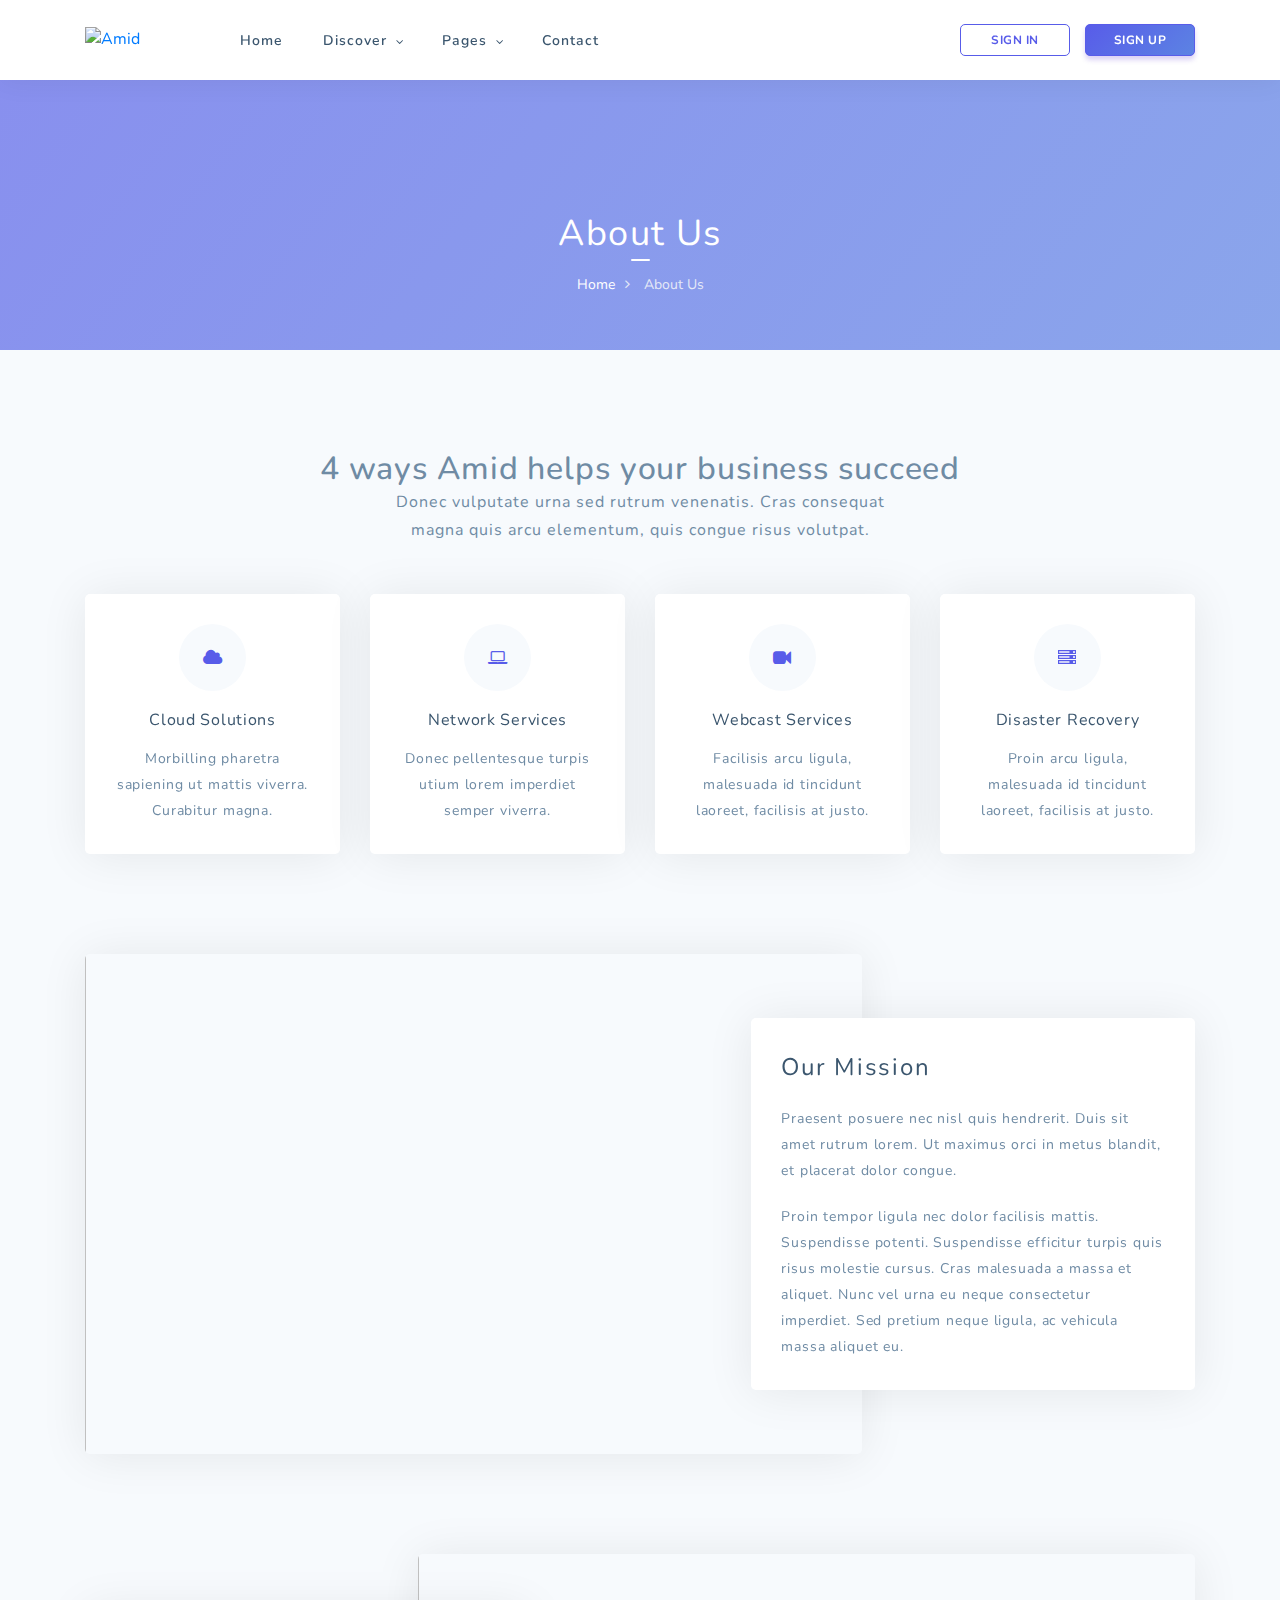
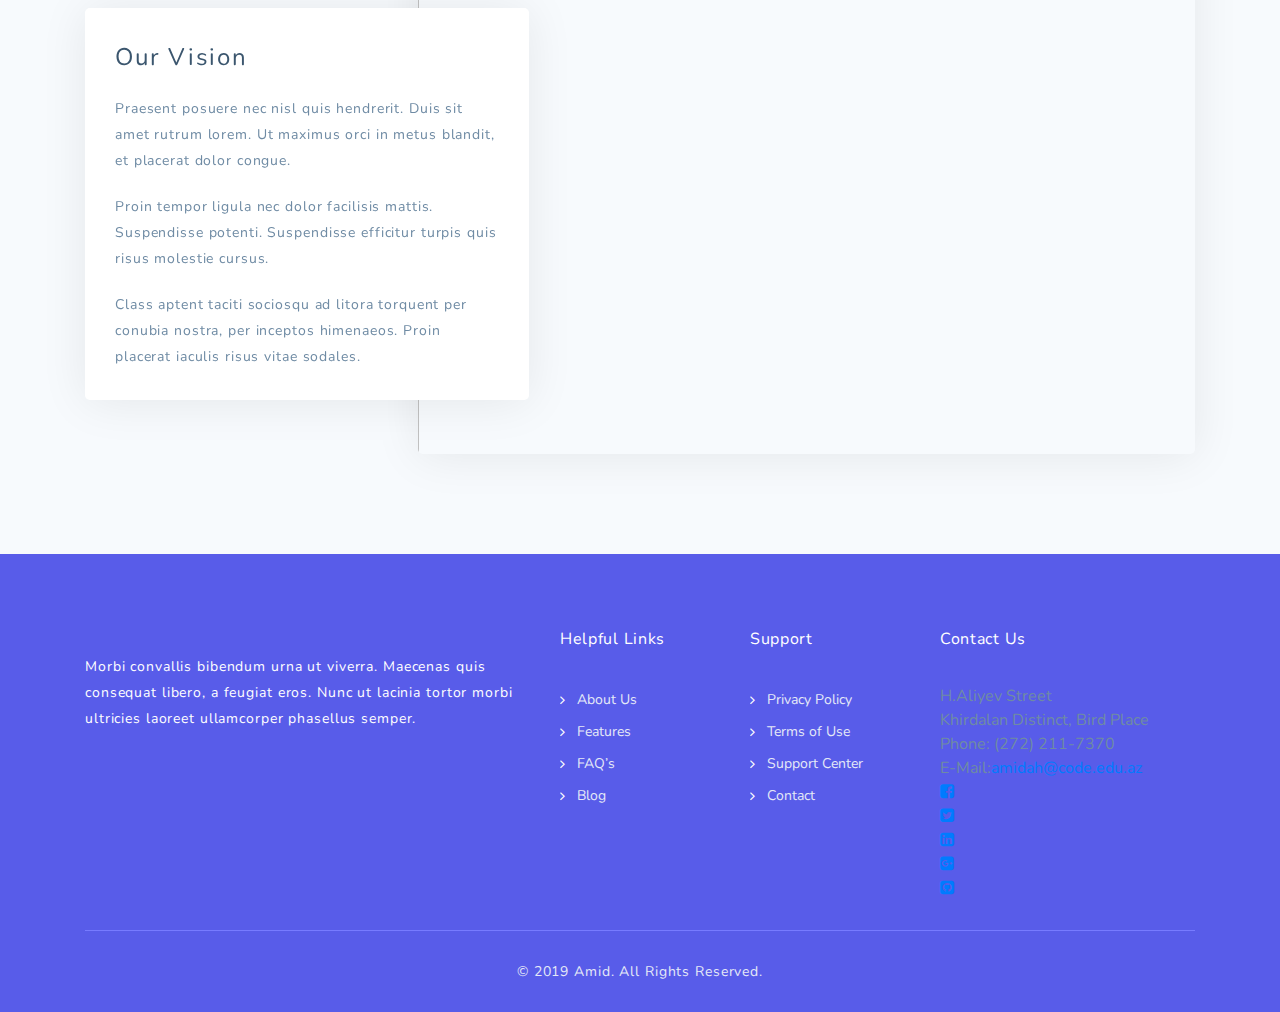
==== about.html @ 516c6dc2 "All pages and 80% css ready. S files ready" ====
<!DOCTYPE html>
<html lang="en">
<head>
	<title> ABOUT - Final proect of Amid Hasanouv </title>

	<!-- Favicon -->
	<link rel="icon" type="image/png" href="files/images/favicon.png" />

	<!-- CSS From which one downloaded Bootstrap -->
	<link href="files/css/bootstrap.min.css" rel="stylesheet" type="text/css">
	<link href="files/css/font-awesome.min.css" rel="stylesheet" type="text/css">
	<link href="files/css/magnific-popup.css" rel="stylesheet" type="text/css">

	<!-- My CSS -->
	<link href="files/css/style.css" rel="stylesheet" type="text/css">
</head>
<body>

	<!-- Welcome area START in here -->
	<div id="preloader">
		<div id="loader" class="spinner">
			<div id="shadow"></div>
			<div id="box"></div>
		</div>
	</div>
	<!-- Welcome area END in here -->

	
	<!--  Header Area Start In Here -->
	<header class="header-section header-white">
		<div class="container">
			<div class="row">
				<div class="col-12">
					<nav class="main-nav">
						<!-- #####  Logo  -->
						<a href="index.html" class="logo">
							<img src="assets/images/logo.png" alt="Amid"/>
						</a>
						
						<ul class="nav">
							<li><a href="index.html#welcome">Home</a></li>
							<li class="submenu">
								<a href="javascript:;">Discover</a>
								<ul>
									<li><a href="index.html#features">Features</a></li>
									<li><a href="index.html#our-team">Our Team</a></li>
									<li><a href="index.html#pricing-plans">Pricing Plans</a></li>
									<li><a href="index.html#blog">Latests Blogs</a></li>
								</ul>
							</li>
							<li class="submenu">
								<a href="javascript:;">Pages</a>
								<ul>
									<li><a href="about.html">About Us</a></li>
									<li><a href="features.html">Features</a></li>
									<li><a href="faq.html">FAQ's</a></li>
									<li><a href="blog.html">Blog</a></li>
								</ul>
							</li>
							<li><a href="contact.html">Contact</a></li>
						</ul>
						<a class='menu-details'>
							<span>Menu</span>
						</a>
						
						<ul class="login-buttons">
							<li><a class="btn-nav-second" href="#">SIGN IN</a></li>
							<li><a class="btn-nav-primary" href="#">SIGN UP</a></li>
						</ul>
						
					</nav>
				</div>
			</div>
		</div>
	</header>
	<!--  Header Area End In Here -->


	<section class="page">
	
		<div class="cover" data-image="assets/images/parallax-cover.jpg">
			<div class="page-top">
				<div class="container">
					<div class="row">
						<div class="col-lg-12">
							<h1>About Us</h1>
						</div>
						<div class="col-lg-12">
							<ol class="breadcrumb">
								<li><a href="index.html">Home</a></li>
								<li class="active">About Us</li>
							</ol>
						</div>
					</div>
				</div>
			</div>
		</div>
		
		<div class="page-bottom">
			<div class="container">
				<div class="row">
					<div class="col-lg-12">
						<div class="center-heading">
							<h2 class="section-title">4 ways Amid helps your business succeed</h2>
						</div>
					</div>
					<div class="offset-lg-3 col-lg-6">
						<div class="center-text">
							<p>Donec vulputate urna sed rutrum venenatis. Cras consequat magna quis arcu elementum, quis congue risus volutpat.</p>
						</div>
					</div>
				</div>

				<div class="row margin-bottom-70">
					<div class="col-lg-12">
						<div class="row">
						
							<div class="col-lg-3 col-md-6 col-sm-6 col-12" data-scroll-reveal="enter bottom move 50px over 0.6s after 0.2s">
								<a href="index.html" class="package-names-one">
									<div class="icon">
										<i class="fa fa-cloud"></i>
									</div>
									<h5 class="package-names">Cloud Solutions</h5>
									<p>Morbilling pharetra sapiening ut mattis viverra. Curabitur magna.</p>
								</a>
							</div>
							
							<div class="col-lg-3 col-md-6 col-sm-6 col-12" data-scroll-reveal="enter bottom move 50px over 0.6s after 0.4s">
								<a href="blog-single.html" class="package-names-one">
									<div class="icon">
										<i class="fa fa-laptop"></i>
									</div>
									<h5 class="package-names">Network Services</h5>
									<p>Donec pellentesque turpis utium lorem imperdiet semper viverra.</p>
								</a>
							</div>
							
							<div class="col-lg-3 col-md-6 col-sm-6 col-12" data-scroll-reveal="enter bottom move 50px over 0.6s after 0.6s">
								<a href="blog-single.html" class="package-names-one">
									<div class="icon">
										<i class="fa fa-video-camera"></i>
									</div>
									<h5 class="package-names">Webcast Services</h5>
									<p>Facilisis arcu ligula, malesuada id tincidunt laoreet, facilisis at justo.</p>
								</a>
							</div>
							
							<div class="col-lg-3 col-md-6 col-sm-6 col-12" data-scroll-reveal="enter bottom move 50px over 0.6s after 0.8s">
								<a href="index.html" class="package-names-one">
									<div class="icon">
										<i class="fa fa-server"></i>
									</div>
									<h5 class="package-names">Disaster Recovery</h5>
									<p>Proin arcu ligula, malesuada id tincidunt laoreet, facilisis at justo.</p>
								</a>
							</div>
							
						</div>
					</div>
				</div>

				<div class="row">
					<div class="col-lg-12">
						<div class="about">
							<div class="about-image">
								<img src="assets/images/about/2.jpg" alt="">
							</div>
							<div class="about-text">
								<h2>Our Mission</h2>
								<p>Praesent posuere nec nisl quis hendrerit. Duis sit amet rutrum lorem. Ut maximus orci in metus blandit, et placerat dolor congue.</p>
								<p>Proin tempor ligula nec dolor facilisis mattis. Suspendisse potenti. Suspendisse efficitur turpis quis risus molestie cursus. Cras malesuada a massa et aliquet. Nunc vel urna eu neque consectetur imperdiet. Sed pretium neque ligula, ac vehicula massa aliquet eu.</p>
							</div>
						</div>
					</div>
				</div>
			</div>


			<div class="container">
				<div class="row">
					<div class="col-lg-12">
						<div class="about left margin-bottom-30">
							<div class="about-image">
								<img src="assets/images/about/1.jpg" alt="">
							</div>
							<div class="about-text">
								<h2>Our Vision</h2>
								<p>Praesent posuere nec nisl quis hendrerit. Duis sit amet rutrum lorem. Ut maximus orci in metus blandit, et placerat dolor congue.</p>
								<p>Proin tempor ligula nec dolor facilisis mattis. Suspendisse potenti. Suspendisse efficitur turpis quis risus molestie cursus.</p>
								<p>Class aptent taciti sociosqu ad litora torquent per conubia nostra, per inceptos himenaeos. Proin placerat iaculis risus vitae sodales.</p>
							</div>
						</div>
					</div>
				</div>
			</div>

		</div>
		
	</section>

	<!--  Footer Start  -->
	<footer>
		<div class="container">
			<div class="row">
				<div class="col-lg-5 col-md-12 col-sm-12">
					<img src="assets/images/logo-white.png" class="logo" alt="">
					<div class="text">Morbi convallis bibendum urna ut viverra. Maecenas quis consequat libero, a feugiat eros. Nunc ut lacinia tortor morbi ultricies laoreet ullamcorper phasellus semper.</div>
				</div>
				<div class="col-lg-2 col-md-4 col-sm-6 col-6">
					<h5>Helpful Links</h5>
					<ul class="footer-nav">
						<li><a href="#"><i class="fa fa-angle-right"></i><span>About Us</span></a></li>
						<li><a href="#"><i class="fa fa-angle-right"></i><span>Features</span></a></li>
						<li><a href="#"><i class="fa fa-angle-right"></i><span>FAQ’s</span></a></li>
						<li><a href="#"><i class="fa fa-angle-right"></i><span>Blog</span></a></li>
					</ul>
				</div>
				<div class="col-lg-2 col-md-4 col-sm-6 col-6">
					<h5>Support</h5>
					<ul class="footer-nav">
						<li><a href="#"><i class="fa fa-angle-right"></i><span>Privacy Policy</span></a></li>
						<li><a href="#"><i class="fa fa-angle-right"></i><span>Terms of Use</span></a></li>
						<li><a href="#"><i class="fa fa-angle-right"></i><span>Support Center</span></a></li>
						<li><a href="#"><i class="fa fa-angle-right"></i><span>Contact</span></a></li>
					</ul>
				</div>
				<div class="col-lg-3 col-md-4 col-sm-12">
					<h5>Contact Us</h5>
					<div class="address">
						<p>H.Aliyev Street<br>Khirdalan Distinct, Bird Place</p>
						<p>Phone: (272) 211-7370</p>
						<p><span>E-Mail:</span><a href="#">amidah@code.edu.az</a></p>
						<ul class="social">
							<li><a href="#"><i class="fa fa-facebook-square"></i></a></li>
							<li><a href="#"><i class="fa fa-twitter-square"></i></a></li>
							<li><a href="#"><i class="fa fa-linkedin-square"></i></a></li>
							<li><a href="#"><i class="fa fa-google-plus-square"></i></a></li>
							<li><a href="#"><i class="fa fa-github-square"></i></a></li>
						</ul>
					</div>
				</div>
			</div>
			<div class="row">
				<div class="col-lg-12">
					<p class="copyright">© 2019 Amid. All Rights Reserved.</p>
				</div>
			</div>
		</div>
	</footer>
	<!--  Footer End In Here -->

	<!-- JavaScript jQuery files -->
	<script src="files/js/jquery-2.1.0.min.js"></script>

	<!-- From Bootstrap -->
	<script src="files/js/popper.js"></script>
	<script src="files/js/bootstrap.min.js"></script>

	<!-- Other JavaScript files in use -->
	<script src="files/js/scrollreveal.min.js"></script>
	<script src="files/js/parallax.min.js"></script>
	<script src="files/js/waypoints.min.js"></script>
	<script src="files/js/jquery.counterup.min.js"></script>
	<script src="files/js/imgfix.min.js"></script>	
	<script src="files/js/custom.js"></script>
	
	
</body>
</html>
---- files/css/style.css ----
@import url("https://fonts.googleapis.com/css?family=Nunito:300,400,600,700&subset=latin-ext");
html,
body,
div,
span,
applet,
object,
iframe,
h1,
h2,
h3,
h4,
h5,
h6,
p,
blockquote,
div pre,
a,
abbr,
acronym,
office-post,
big,
cite,
code,
del,
dfn,
em,
font,
img,
ins,
kbd,
q,
s,
samp,
small,
strike,
strong,
sub,
sup,
tt,
var,
b,
u,
i,
center,
dl,
dt,
dd,
ol,
ul,
li,
figure,
header,
nav,
section,
article,
aside,
footer,
figcaption {
    margin: 0;
    padding: 0;
    border: 0;
    outline: 0;
}

.clearfix:after {
    content: ".";
    display: block;
    clear: both;
    visibility: hidden;
    line-height: 0;
    height: 0;
}

.clearfix {
    display: inline-block;
}

html[xmlns] .clearfix {
    display: block;
}

* html .clearfix {
    height: 1%;
}

ul,
li {
    padding: 0;
    margin: 0;
    list-style: none;
}

header,
nav,
section,
article,
aside,
footer,
hgroup {
    display: block;
}

* {
    box-sizing: border-box;
}

html,
body {
    font-family: "Nunito", sans-serif;
    font-weight: 400;
    background-color: #fff;
    font-size: 16px;
    -ms-text-size-adjust: 100%;
    -webkit-font-smoothing: antialiased;
    -moz-osx-font-smoothing: grayscale;
}

a {
    text-decoration: none !important;
}

h1,
h2,
h3,
h4,
h5,
h6 {
    margin-top: 0px;
    margin-bottom: 0px;
}

ul {
    margin-bottom: 0px;
}


/* 
---------------------------------------------
global styles
--------------------------------------------- 
*/

html,
body {
    background: #fff;
    color: #6F8BA4;
    font-family: "Nunito", sans-serif;
}

::selection {
    background: #585CE9;
    color: #fff;
}

::-moz-selection {
    background: #585CE9;
    color: #fff;
}

.section {
    padding-top: 100px;
    padding-bottom: 70px;
}

.section.colored {
    background: #F7FAFD;
}

.section.white {
    background: #fff;
}

.white-bg {
    background: #fff;
}

.left-heading.light .price-inf {
    color: #ffffff;
}

.left-heading .price-inf {
    font-weight: 400;
    font-size: 28px;
    color: #3B566E;
    letter-spacing: 1.75px;
    height: 45px;
    margin-bottom: 10px;
    position: relative;
}

.center-heading {
    text-align: center;
}

.center-heading .price-inf {
    font-weight: 400;
    font-size: 28px;
    color: #3B566E;
    letter-spacing: 1.75px;
    line-height: 38px;
    margin-bottom: 20px;
}

.center-heading.colored .price-inf {
    color: #ffffff;
}

.center-text {
    text-align: center;
    font-weight: 400;
    font-size: 16px;
    color: #6F8BA4;
    line-height: 28px;
    letter-spacing: 1px;
    margin-bottom: 50px;
}

.center-text.colored {
    color: #E5E9F7;
}

.center-text p {
    margin-bottom: 30px;
}

.left-text {
    font-weight: 400;
    font-size: 16px;
    color: #6F8BA4;
    line-height: 28px;
    letter-spacing: 1px;
}

.left-text.light {
    color: #E5E9F7;
}

.left-text p {
    margin-bottom: 30px;
}

.left-text p.dark {
    color: #3B566E;
}

.padding-bottom-top-60 {
    padding-top: 60px !important;
    padding-bottom: 60px !important;
}

.padding-bottom-80 {
    padding-bottom: 80px !important;
}

.border-bottom {
    border-bottom: 1px solid #F5F5F5 !important;
}

.align-self-center {
    -ms-flex-item-align: center !important;
    align-self: center !important;
}

.align-self-bottom {
    -ms-flex-item-align: flex-end !important;
    align-self: flex-end !important;
}

.btn-primary-line {
    width: 160px;
    margin: auto;
    display: inline-block;
    height: 44px;
    line-height: 44px;
    text-align: center;
    border: none;
    -webkit-border-radius: 5px;
    -moz-border-radius: 5px;
    border-radius: 5px;
    background: #585CE9;
    margin-bottom: 40px;
    font-weight: 700;
    font-size: 12px;
    color: #fff;
    letter-spacing: 0.75px;
    text-transform: uppercase;
    -webkit-transition: all 0.3s ease 0s;
    -moz-transition: all 0.3s ease 0s;
    -o-transition: all 0.3s ease 0s;
    transition: all 0.3s ease 0s;
    outline: none !important;
    cursor: pointer;
    position: relative;
}

.btn-primary-line:hover {
    background: #4146e6;
    color: #fff;
}

.btn-white-line {
    width: 160px;
    margin: auto;
    display: inline-block;
    height: 44px;
    line-height: 45px;
    text-align: center;
    -webkit-border-radius: 5px;
    -moz-border-radius: 5px;
    border-radius: 5px;
    background: #fff;
    margin-bottom: 40px;
    font-weight: 700;
    font-size: 12px;
    color: #585CE9;
    letter-spacing: 0.75px;
    text-transform: uppercase;
    -webkit-transition: all 0.3s ease 0s;
    -moz-transition: all 0.3s ease 0s;
    -o-transition: all 0.3s ease 0s;
    transition: all 0.3s ease 0s;
    outline: none !important;
    cursor: pointer;
    position: relative;
}

.btn-white-line:hover {
    background: #F7FAFD;
}

.btn-home {
    width: 100%;
    margin: auto;
    display: inline-block;
    height: 40px;
    line-height: 40px;
    box-shadow: 0 2px 48px 0 rgba(0, 0, 0, 0.08);
    -webkit-border-radius: 5px;
    -moz-border-radius: 5px;
    border-radius: 5px;
    background: #fff;
    margin-bottom: 20px;
    font-weight: 400;
    font-size: 14px;
    letter-spacing: 0.88px;
    outline: none !important;
    cursor: pointer;
    position: relative;
    overflow: hidden;
}

.btn-home:after {
    content: '';
    position: absolute;
    width: 150px;
    height: 100px;
    left: -70px;
    top: 0px;
    background: #F7FAFD;
    transform: rotate(60deg);
    -webkit-transition: all 0.3s ease 0s;
    -moz-transition: all 0.3s ease 0s;
    -o-transition: all 0.3s ease 0s;
    transition: all 0.3s ease 0s;
}

.btn-home i {
    margin-left: 22px;
    margin-right: 32px;
    position: relative;
    z-index: 2;
    -webkit-transition: all 0.3s ease 0s;
    -moz-transition: all 0.3s ease 0s;
    -o-transition: all 0.3s ease 0s;
    transition: all 0.3s ease 0s;
    color: #3B566E;
}

.btn-home span {
    position: relative;
    z-index: 2;
    -webkit-transition: all 0.3s ease 0s;
    -moz-transition: all 0.3s ease 0s;
    -o-transition: all 0.3s ease 0s;
    transition: all 0.3s ease 0s;
    color: #3B566E;
}

.btn-home:hover i,
.btn-home.active i {
    color: #fff;
    margin-left: 25px;
    margin-right: 37px;
}

.btn-home:hover:after,
.btn-home.active:after {
    height: 120px;
    background: #585CE9;
}

.padding-top-0 {
    padding-top: 0px !important;
}

.padding-bottom-0 {
    padding-bottom: 0px !important;
}

.padding-bottom-30 {
    padding-bottom: 30px !important;
}

.padding-top-80 {
    padding-top: 80px !important;
}

.margin-bottom-0 {
    margin-bottom: 0px !important;
}

.margin-bottom-30 {
    margin-bottom: 30px !important;
}

.margin-top-30 {
    margin-top: 30px !important;
}

.margin-bottom-20 {
    margin-bottom: 20px !important;
}

.margin-bottom-10 {
    margin-bottom: 10px !important;
}

.margin-bottom-60 {
    margin-bottom: 60px !important;
}

.margin-bottom-70 {
    margin-bottom: 70px !important;
}

.margin-bottom-80 {
    margin-bottom: 80px !important;
}

.margin-bottom-100 {
    margin-bottom: 100px !important;
}

blockquote {
    margin-bottom: 28px;
    padding: 20px;
    padding-top: 40px;
    -webkit-border-radius: 5px;
    -moz-border-radius: 5px;
    border-radius: 5px;
    background: #F4F8FB;
    overflow: hidden;
}

blockquote .text {
    position: relative;
    text-align: center;
}

blockquote .text p {
    position: relative;
    width: 100%;
    z-index: 2;
    margin-bottom: 10px !important;
}

blockquote .text:before {
    font-family: FontAwesome;
    content: "\f10d";
    position: absolute;
    left: 0px;
    top: 0px;
    z-index: 1;
    font-size: 40px;
    color: #e1ecf4;
}

blockquote .text:after {
    font-family: FontAwesome;
    content: "\f10e";
    position: absolute;
    right: 0px;
    bottom: 0px;
    z-index: 1;
    font-size: 40px;
    color: #e1ecf4;
}

blockquote .author {
    color: #3B566E;
    text-align: center;
}

.page-gallery {
    height: 185px;
    display: block;
    overflow: hidden;
    -webkit-border-radius: 5px;
    -moz-border-radius: 5px;
    border-radius: 5px;
    margin-bottom: 30px;
}

@media (max-width: 991px) {
    html,
    body {
        overflow-x: hidden;
    }
    .mobile-bottom-fix {
        margin-bottom: 30px;
    }
    .mobile-bottom-fix-big {
        margin-bottom: 60px;
    }
}

@media (max-width: 768px) {
    .page-gallery {
        height: 150px;
    }
    .btn-home {
        margin-bottom: 10px;
    }
}


/* 
---------------------------------------------
header
--------------------------------------------- 
*/

.header-section {
    position: fixed;
    top: 0px;
    left: 0px;
    right: 0px;
    z-index: 100;
    height: 100px;
    -webkit-transition: all 0.3s ease 0s;
    -moz-transition: all 0.3s ease 0s;
    -o-transition: all 0.3s ease 0s;
    transition: all 0.3s ease 0s;
}

.header-section .main-nav .logo {
    float: left;
    margin-top: 34px;
    -webkit-transition: all 0.3s ease 0s;
    -moz-transition: all 0.3s ease 0s;
    -o-transition: all 0.3s ease 0s;
    transition: all 0.3s ease 0s;
}

.header-section .main-nav .logo img {
    -webkit-transition: all 0.3s ease 0s;
    -moz-transition: all 0.3s ease 0s;
    -o-transition: all 0.3s ease 0s;
    transition: all 0.3s ease 0s;
}

.header-section .main-nav .nav {
    float: left;
    margin-top: 27px;
    margin-left: 80px;
    -webkit-transition: all 0.3s ease 0s;
    -moz-transition: all 0.3s ease 0s;
    -o-transition: all 0.3s ease 0s;
    transition: all 0.3s ease 0s;
}

.header-section .main-nav .nav li {
    padding-left: 20px;
    padding-right: 20px;
}

.header-section .main-nav .nav li:last-child {
    padding-right: 0px;
}

.header-section .main-nav .nav li a {
    display: block;
    font-weight: 600;
    font-size: 14px;
    color: #6F8BA4;
    -webkit-transition: all 0.3s ease 0s;
    -moz-transition: all 0.3s ease 0s;
    -o-transition: all 0.3s ease 0s;
    transition: all 0.3s ease 0s;
    height: 40px;
    line-height: 40px;
    border: transparent;
    letter-spacing: 1px;
}

.header-section .main-nav .nav li a:hover {
    color: #6F8BA4;
}

.header-section .main-nav .nav li.submenu {
    position: relative;
    padding-right: 35px;
}

.header-section .main-nav .nav li.submenu:after {
    font-family: FontAwesome;
    content: "\f107";
    font-size: 12px;
    color: #6F8BA4;
    position: absolute;
    right: 18px;
    top: 12px;
}

.header-section .main-nav .nav li.submenu ul {
    position: absolute;
    width: 200px;
    box-shadow: 0 2px 28px 0 rgba(0, 0, 0, 0.06);
    -webkit-border-radius: 5px;
    -moz-border-radius: 5px;
    border-radius: 5px;
    overflow: hidden;
    top: 40px;
    opacity: 0;
    transform: translateY(-2em);
    visibility: hidden;
    z-index: -1;
    transition: all 0.3s ease-in-out 0s, visibility 0s linear 0.3s, z-index 0s linear 0.01s;
}

.header-section .main-nav .nav li.submenu ul li {
    margin-left: 0px;
    padding-left: 0px;
    padding-right: 0px;
}

.header-section .main-nav .nav li.submenu ul li a {
    display: block;
    background: #fff;
    color: #3B566E;
    padding-left: 20px;
    height: 40px;
    line-height: 40px;
    -webkit-transition: all 0.3s ease 0s;
    -moz-transition: all 0.3s ease 0s;
    -o-transition: all 0.3s ease 0s;
    transition: all 0.3s ease 0s;
    position: relative;
    font-size: 13px;
    border-bottom: 1px solid #f5f5f5;
}

.header-section .main-nav .nav li.submenu ul li a:before {
    content: '';
    position: absolute;
    width: 0px;
    height: 40px;
    left: 0px;
    top: 0px;
    bottom: 0px;
    -webkit-transition: all 0.3s ease 0s;
    -moz-transition: all 0.3s ease 0s;
    -o-transition: all 0.3s ease 0s;
    transition: all 0.3s ease 0s;
    background: #585CE9;
}

.header-section .main-nav .nav li.submenu ul li a:hover {
    background: #f5f5f5;
    padding-left: 25px;
}

.header-section .main-nav .nav li.submenu ul li a:hover:before {
    width: 3px;
}

.header-section .main-nav .nav li.submenu:hover ul {
    visibility: visible;
    opacity: 1;
    z-index: 1;
    transform: translateY(0%);
    transition-delay: 0s, 0s, 0.3s;
}

.header-section .main-nav .menu-details {
    cursor: pointer;
    display: block;
    position: absolute;
    top: 23px;
    width: 32px;
    height: 40px;
    text-indent: -9999em;
    z-index: 99;
    right: 40px;
    display: none;
}

.header-section .main-nav .menu-details span,
.header-section .main-nav .menu-details span:before,
.header-section .main-nav .menu-details span:after {
    -moz-transition: all 0.4s;
    -o-transition: all 0.4s;
    -webkit-transition: all 0.4s;
    transition: all 0.4s;
    background-color: #3B566E;
    display: block;
    position: absolute;
    width: 30px;
    height: 2px;
    left: 0;
}

.header-section .main-nav .menu-details span:before,
.header-section .main-nav .menu-details span:after {
    -moz-transition: all 0.4s;
    -o-transition: all 0.4s;
    -webkit-transition: all 0.4s;
    transition: all 0.4s;
    background-color: #3B566E;
    display: block;
    position: absolute;
    width: 30px;
    height: 2px;
    left: 0;
    width: 75%;
}

.header-section .main-nav .menu-details span:before,
.header-section .main-nav .menu-details span:after {
    content: "";
}

.header-section .main-nav .menu-details span {
    top: 16px;
}

.header-section .main-nav .menu-details span:before {
    -moz-transform-origin: 33% 100%;
    -ms-transform-origin: 33% 100%;
    -webkit-transform-origin: 33% 100%;
    transform-origin: 33% 100%;
    top: -10px;
    z-index: 10;
}

.header-section .main-nav .menu-details span:after {
    -moz-transform-origin: 33% 0;
    -ms-transform-origin: 33% 0;
    -webkit-transform-origin: 33% 0;
    transform-origin: 33% 0;
    top: 10px;
}

.header-section .main-nav .menu-details.active span,
.header-section .main-nav .menu-details.active span:before,
.header-section .main-nav .menu-details.active span:after {
    background-color: transparent;
    width: 100%;
}

.header-section .main-nav .menu-details.active span:before {
    -moz-transform: translateY(6px) translateX(1px) rotate(45deg);
    -ms-transform: translateY(6px) translateX(1px) rotate(45deg);
    -webkit-transform: translateY(6px) translateX(1px) rotate(45deg);
    transform: translateY(6px) translateX(1px) rotate(45deg);
    background-color: #3B566E;
}

.header-section .main-nav .menu-details.active span:after {
    -moz-transform: translateY(-6px) translateX(1px) rotate(-45deg);
    -ms-transform: translateY(-6px) translateX(1px) rotate(-45deg);
    -webkit-transform: translateY(-6px) translateX(1px) rotate(-45deg);
    transform: translateY(-6px) translateX(1px) rotate(-45deg);
    background-color: #3B566E;
}

.header-section .main-nav .login-buttons {
    float: right;
}

.header-section .main-nav .login-buttons li {
    float: left;
}

.header-section .main-nav .login-buttons li .btn-nav-second {
    padding-left: 25px;
    padding-right: 25px;
    border: 1px solid #585CE9;
    -webkit-border-radius: 5px;
    -moz-border-radius: 5px;
    border-radius: 5px;
    display: inline-block;
    height: 32px;
    margin-top: 5px;
    line-height: 31px;
    letter-spacing: 0.5px;
    background: none;
    color: #585CE9;
    position: relative;
    overflow: hidden;
    margin-top: 32px;
    font-weight: 700;
    font-size: 12px;
    -webkit-transition: all 0.3s ease 0s;
    -moz-transition: all 0.3s ease 0s;
    -o-transition: all 0.3s ease 0s;
    transition: all 0.3s ease 0s;
    min-width: 110px;
    text-align: center;
}

.header-section .main-nav .login-buttons li .btn-nav-second:hover {
    background: #585CE9;
    color: #fff;
}

.header-section .main-nav .login-buttons li .btn-nav-primary {
    padding-left: 25px;
    padding-right: 25px;
    border: 1px solid #585CE9;
    -webkit-border-radius: 5px;
    -moz-border-radius: 5px;
    border-radius: 5px;
    display: inline-block;
    height: 32px;
    margin-top: 5px;
    line-height: 31px;
    letter-spacing: 0.5px;
    background: #585CE9;
    color: #fff;
    position: relative;
    overflow: hidden;
    margin-left: 15px;
    margin-top: 32px;
    font-weight: 700;
    font-size: 12px;
    -webkit-transition: all 0.3s ease 0s;
    -moz-transition: all 0.3s ease 0s;
    -o-transition: all 0.3s ease 0s;
    transition: all 0.3s ease 0s;
    min-width: 110px;
    text-align: center;
}

.header-section .main-nav .login-buttons li .btn-nav-primary:hover {
    background: #fff;
    color: #585CE9;
}

.header-section.header-sticky {
    background: #fff;
    height: 80px;
    box-shadow: 0 2px 28px 0 rgba(0, 0, 0, 0.06);
}

.header-section.header-sticky .logo {
    margin-top: 26px;
}

.header-section.header-sticky .nav {
    margin-top: 21px !important;
}

.header-section.header-sticky .nav li a {
    color: #3B566E;
}

.header-section.header-sticky .nav li a:hover {
    color: #585CE9;
}

.header-section.header-sticky .nav li.submenu {
    position: relative;
}

.header-section.header-sticky .nav li.submenu:after {
    color: #3B566E;
}

.header-section.header-sticky .login-buttons {
    float: right;
}

.header-section.header-sticky .login-buttons li {
    float: left;
}

.header-section.header-sticky .login-buttons li .btn-nav-second {
    border: 1px solid #585CE9;
    color: #585CE9;
    margin-top: 24px;
}

.header-section.header-sticky .login-buttons li .btn-nav-second:hover {
    background-image: linear-gradient(135deg, #585CE9 0%, #5C83E3 100%);
    color: #fff;
}

.header-section.header-sticky .login-buttons li .btn-nav-primary {
    background-image: linear-gradient(135deg, #585CE9 0%, #5C83E3 100%);
    color: #fff;
    margin-top: 24px;
    border: 1px solid #585CE9;
    box-shadow: 0 4px 5px 0 rgba(103, 67, 213, 0.24);
}

.header-section.header-sticky .login-buttons li .btn-nav-primary:hover {
    border: 1px solid #585CE9;
    background: #fff;
    color: #585CE9;
}

.header-section.header-white {
    background: #fff;
    height: 80px;
    box-shadow: 0 2px 28px 0 rgba(0, 0, 0, 0.06);
}

.header-section.header-white .logo {
    margin-top: 26px;
}

.header-section.header-white .nav {
    margin-top: 21px !important;
}

.header-section.header-white .nav li a {
    color: #3B566E;
}

.header-section.header-white .nav li a:hover {
    color: #585CE9;
}

.header-section.header-white .nav li.submenu {
    position: relative;
}

.header-section.header-white .nav li.submenu:after {
    color: #3B566E;
}

.header-section.header-white .login-buttons {
    float: right;
}

.header-section.header-white .login-buttons li {
    float: left;
}

.header-section.header-white .login-buttons li .btn-nav-second {
    border: 1px solid #585CE9;
    color: #585CE9;
    margin-top: 24px;
}

.header-section.header-white .login-buttons li .btn-nav-second:hover {
    background-image: linear-gradient(135deg, #585CE9 0%, #5C83E3 100%);
    color: #fff;
}

.header-section.header-white .login-buttons li .btn-nav-primary {
    background-image: linear-gradient(135deg, #585CE9 0%, #5C83E3 100%);
    color: #fff;
    margin-top: 24px;
    border: 1px solid #585CE9;
    box-shadow: 0 4px 5px 0 rgba(103, 67, 213, 0.24);
}

.header-section.header-white .login-buttons li .btn-nav-primary:hover {
    border: 1px solid #585CE9;
    background: #fff;
    color: #585CE9;
}

@media (max-width: 1200px) {
    .header-section .main-nav .nav li {
        padding-left: 20px;
        padding-right: 20px;
    }
    .header-section .main-nav .nav li.submenu {
        padding-right: 20px;
    }
    .header-section .main-nav .nav li.submenu:after {
        right: 5px;
    }
}

@media (max-width: 991px) {
    .header-section {
        background: #fff;
        height: 80px;
        box-shadow: 0 2px 28px 0 rgba(0, 0, 0, 0.06);
    }
    .header-section .container {
        padding: 0px;
    }
    .header-section .logo {
        margin-top: 22px !important;
        margin-left: 30px;
    }
    .header-section .light-logo {
        display: none !important;
    }
    .header-section .dark-logo {
        display: block !important;
    }
    .header-section .menu-details {
        display: block !important;
    }
    .header-section .main-nav {
        overflow: hidden;
    }
    .header-section .main-nav .nav {
        float: none;
        width: 100%;
        margin-top: 80px !important;
        display: none;
        -webkit-transition: all 0s ease 0s;
        -moz-transition: all 0s ease 0s;
        -o-transition: all 0s ease 0s;
        transition: all 0s ease 0s;
        margin-left: 0px;
    }
    .header-section .main-nav .nav li {
        width: 100%;
        background: #fff;
        border-bottom: 1px solid #f5f5f5;
        padding-left: 0px !important;
        padding-right: 0px !important;
    }
    .header-section .main-nav .nav li a {
        height: 50px !important;
        line-height: 50px !important;
        padding: 0px !important;
        padding-left: 30px !important;
        border: none !important;
        background: #fff !important;
        color: #3B566E !important;
    }
    .header-section .main-nav .nav li a:hover {
        background: #f5f5f5 !important;
    }
    .header-section .main-nav .nav li.submenu ul {
        position: relative;
        visibility: inherit;
        opacity: 1;
        z-index: 1;
        transform: translateY(0%);
        transition-delay: 0s, 0s, 0.3s;
        top: 0px;
        width: 100%;
        box-shadow: none;
        height: 0px;
    }
    .header-section .main-nav .nav li.submenu ul li a {
        padding-left: 50px !important;
    }
    .header-section .main-nav .nav li.submenu ul li a:hover:before {
        width: 0px;
    }
    .header-section .main-nav .nav li.submenu ul.active {
        height: auto !important;
    }
    .header-section .main-nav .nav li.submenu:after {
        color: #3B566E;
        right: 25px;
        font-size: 14px;
        top: 15px;
    }
    .header-section .main-nav .nav li.submenu:hover ul,
    .header-section .main-nav .nav li.submenu:focus ul {
        height: 0px;
    }
    .header-section .main-nav .login-buttons {
        display: none;
    }
}

@media (min-width: 992px) {
    .header-section .main-nav .nav {
        display: flex !important;
    }
}


/* 
---------------------------------------------
welcome
--------------------------------------------- 
*/

.welcome-area {
    overflow: hidden;
    position: relative;
    padding-top: 150px;
    padding-bottom: 100px;
    background: #fff url(../images/header-bg.svg) top left no-repeat;
    -webkit-transform-style: preserve-3d;
    -moz-transform-style: preserve-3d;
    transform-style: preserve-3d;
}

.welcome-area:after {
    content: '';
    position: absolute;
    width: 100%;
    height: 100%;
    background: none;
    z-index: 3;
}

.welcome-area .header-text h1 {
    font-weight: 400;
    font-size: 28px;
    color: #1E3056;
    line-height: 46px;
    letter-spacing: 0.93px;
    margin-bottom: 20px;
}

.welcome-area .header-text h1 span {
    color: #585CE9;
}

.welcome-area .header-text p {
    font-weight: 400;
    font-size: 16px;
    color: #697BA2;
    line-height: 28px;
    letter-spacing: 1px;
    margin-bottom: 40px;
    position: relative;
}

.welcome-area .header-text .btn-primary-line {
    width: 170px;
    margin-bottom: 0px;
}

.welcome-area .home-images {
    position: relative;
    height: 543px;
}

.welcome-area .home-images .home-pic {
    width: 100%;
    height: 200px;
    margin-bottom: 2%;
    -webkit-border-radius: 5px;
    -moz-border-radius: 5px;
    border-radius: 5px;
}

.welcome-area .home-images .home-pic.img-1 {
    width: 49%;
    height: 332px;
    float: left;
    position: absolute;
    top: 0px;
    left: 0px;
}

.welcome-area .home-images .home-pic.img-2 {
    width: 49%;
    height: 251px;
    float: right;
    position: absolute;
    top: 0px;
    right: 0px;
}

.welcome-area .home-images .home-pic.img-3 {
    width: 49%;
    float: left;
    position: absolute;
    bottom: 0px;
    left: 0px;
    margin-bottom: 0px;
}

.welcome-area .home-images .home-pic.img-3 .play-button-player {
    position: absolute;
    width: 100%;
    top: 48%;
    left: 0px;
    transform: perspective(1px) translateY(-45%);
    z-index: 4;
    right: 0px;
}

.welcome-area .home-images .home-pic.img-3 .play-button-player .btn-play {
    width: 60px;
    height: 60px;
    line-height: 60px;
    text-align: center;
    font-size: 22px;
    color: #fff;
    margin: auto;
    left: 0px;
    right: 0px;
    display: block;
    border: 1px solid #fff;
    -webkit-border-radius: 100px;
    -moz-border-radius: 100px;
    border-radius: 100px;
    position: absolute;
    overflow: hidden;
    top: 50%;
    transform: perspective(1px) translateY(-50%);
    z-index: 3;
}

.welcome-area .home-images .home-pic.img-3 .play-button-player .btn-play:before {
    content: '';
    position: absolute;
    width: 100%;
    height: 100%;
    left: 0px;
    top: 0px;
    background: #fff;
    opacity: .25;
    z-index: 1;
}

.welcome-area .home-images .home-pic.img-3 .play-button-player .btn-play i {
    padding-left: 5px;
    position: relative;
    z-index: 2;
}

.welcome-area .home-images .home-pic.img-4 {
    width: 49%;
    height: 281px;
    float: right;
    position: absolute;
    bottom: 0px;
    right: 0px;
    margin-bottom: 0px;
}

.welcome-area .home-images .home-pic.img-4:after {
    content: '';
    position: absolute;
    background: #585CE9;
    z-index: 2;
    width: 100%;
    height: 100%;
    top: 0px;
    left: 0px;
    opacity: .80;
}

.welcome-area .home-images .home-pic.img-4 .content {
    position: absolute;
    z-index: 3;
    width: 100%;
    height: 100%;
    top: 0px;
    display: flex;
    align-items: center;
    justify-content: center;
}

.welcome-area .home-images .home-pic.img-4 .content .text {
    position: relative;
    z-index: 3;
    padding-left: 15px;
    padding-right: 15px;
}

.welcome-area .home-images .home-pic.img-4 .content .text strong {
    display: block;
    color: #fff;
    font-weight: 400;
    font-size: 14px;
    letter-spacing: 0.88px;
    margin-bottom: 10px;
}

.welcome-area .home-images .home-pic.img-4 .content .text p {
    display: block;
    color: #fff;
    font-weight: 400;
    font-size: 18px;
    letter-spacing: 1.12px;
    line-height: 28px;
    margin-bottom: 0px;
    padding-bottom: 0px;
}

@media (max-width: 991px) {
    .welcome-area .header-text {
        text-align: center;
    }
    .welcome-area .header-text h1 {
        text-align: center;
    }
    .welcome-area .header-text p {
        text-align: center;
    }
    .welcome-area .header-text .btn-primary-line {
        margin: auto;
        margin-bottom: 50px;
    }
}


/* 
---------------------------------------------
features
--------------------------------------------- 
*/

.package-names-one {
    display: block;
    background: #FFFFFF;
    box-shadow: 0 2px 48px 0 rgba(0, 0, 0, 0.08);
    -webkit-border-radius: 5px;
    -moz-border-radius: 5px;
    border-radius: 5px;
    padding: 30px;
    text-align: center;
    -webkit-transition: all 0.3s ease 0s;
    -moz-transition: all 0.3s ease 0s;
    -o-transition: all 0.3s ease 0s;
    transition: all 0.3s ease 0s;
    position: relative;
    overflow: hidden;
    margin-bottom: 30px;
}

.package-names-one:before {
    content: '';
    position: absolute;
    width: 100%;
    height: 100%;
    top: 0px;
    left: 0px;
    background: #585CE9;
    -webkit-transition: all 0.3s ease 0s;
    -moz-transition: all 0.3s ease 0s;
    -o-transition: all 0.3s ease 0s;
    transition: all 0.3s ease 0s;
    opacity: 0;
}

.package-names-one.active:before,
.package-names-one:hover:before {
    opacity: 1;
}

.package-names-one.active .package-names,
.package-names-one:hover .package-names {
    color: #ffffff;
}

.package-names-one.active p,
.package-names-one:hover p {
    color: #E5E9F7;
}

.package-names-one.active a span,
.package-names-one.active a i,
.package-names-one:hover a span,
.package-names-one:hover a i {
    color: #fff;
}

.package-names-one .icon {
    width: 67px;
    height: 67px;
    line-height: 70px;
    margin: auto;
    position: relative;
    margin-bottom: 20px;
    background: #F7FAFD;
    -webkit-border-radius: 100%;
    -moz-border-radius: 100%;
    border-radius: 100%;
}

.package-names-one .icon i {
    font-size: 18px;
    color: #585CE9;
}

.package-names-one .package-names {
    font-weight: 400;
    font-size: 16px;
    color: #3B566E;
    letter-spacing: 0.7px;
    margin-bottom: 15px;
    position: relative;
    z-index: 2;
    -webkit-transition: all 0.3s ease 0s;
    -moz-transition: all 0.3s ease 0s;
    -o-transition: all 0.3s ease 0s;
    transition: all 0.3s ease 0s;
}

.package-names-one p {
    font-weight: 400;
    font-size: 14px;
    color: #6F8BA4;
    letter-spacing: 0.88px;
    line-height: 26px;
    position: relative;
    z-index: 2;
    -webkit-transition: all 0.3s ease 0s;
    -moz-transition: all 0.3s ease 0s;
    -o-transition: all 0.3s ease 0s;
    transition: all 0.3s ease 0s;
    margin-bottom: 0px;
}

.package-names-one a {
    float: right;
    position: relative;
    z-index: 2;
}

.package-names-one a span {
    font-weight: 700;
    font-size: 12px;
    color: #585CE9;
    display: inline-block;
    height: 20px;
    line-height: 20px;
    float: left;
    margin-right: 10px;
}

.package-names-one a i {
    color: #585CE9;
    display: inline-block;
    height: 20px;
    line-height: 20px;
    float: left;
}

.services {
    padding: 30px;
    background: #fff;
    -webkit-border-radius: 3px;
    -moz-border-radius: 3px;
    border-radius: 3px;
    box-shadow: 0 2px 48px 0 rgba(0, 0, 0, 0.08);
    overflow: hidden;
    display: flex;
    align-items: center;
    justify-content: center;
    margin-bottom: 30px;
    -webkit-transition: all 0.3s ease 0s;
    -moz-transition: all 0.3s ease 0s;
    -o-transition: all 0.3s ease 0s;
    transition: all 0.3s ease 0s;
}

.services:hover .icon:before {
    transform: rotate(45deg);
}

.services .icon {
    float: left;
    width: 166px;
    position: relative;
    text-align: center;
    min-height: 166px;
    display: flex;
    align-items: center;
    justify-content: center;
}

.services .icon:before {
    content: '';
    position: absolute;
    top: 15px;
    left: 15px;
    width: 133px;
    height: 133px;
    background: #F7FAFD;
    -webkit-border-radius: 5px;
    -moz-border-radius: 5px;
    border-radius: 5px;
    transform: rotate(0deg);
    -webkit-transition: all 0.3s ease 0s;
    -moz-transition: all 0.3s ease 0s;
    -o-transition: all 0.3s ease 0s;
    transition: all 0.3s ease 0s;
}

.services .icon img {
    position: relative;
    z-index: 2;
    text-align: center;
}

.services .text {
    float: left;
    width: calc(100% - 166px);
    padding-left: 30px;
}

.services .text .services-title {
    font-weight: 400;
    font-size: 18px;
    line-height: 28px;
    color: #3B566E;
    margin-bottom: 15px;
    letter-spacing: 0.80px;
}

.services .text p {
    margin-bottom: 0px !important;
    font-weight: 400;
    font-size: 14px;
    color: #6F8BA4;
    line-height: 26px !important;
    letter-spacing: .88px !important;
}

@media (max-width: 1200px) {
    .features-home {
        padding-top: 0px;
        margin-top: -10px;
    }
}

@media (max-width: 991px) {
    .features-home {
        padding-top: 100px;
        margin-top: 0px;
    }
    .services {
        display: block;
        text-align: center;
    }
    .services .icon {
        width: 100% !important;
        margin-bottom: 30px;
    }
    .services .icon:before {
        left: 0px;
        right: 0px;
        margin: auto;
    }
    .services .text {
        width: 100% !important;
        padding: 0px;
    }
}


/* 
---------------------------------------------
parallax
--------------------------------------------- 
*/

.parallax {
    min-height: 215px;
    overflow: hidden;
    position: relative;
    padding-top: 60px;
    padding-bottom: 60px;
}

.parallax:before {
    content: '';
    position: absolute;
    width: 140%;
    height: 140%;
    opacity: .80;
    background: #585CE9;
    z-index: 2;
    top: -20%;
    left: -20%;
}

.parallax .comp-inf {
    position: relative;
    z-index: 3;
}

.parallax .comp-inf .info {
    text-align: center;
    font-weight: 400;
    font-size: 22px;
    color: #fff;
    padding-top: 20px;
    padding-bottom: 20px;
}

.parallax .comp-inf .info p {
    letter-spacing: 1px;
    margin-bottom: 40px;
}

.parallax .comp-inf .info p span {
    text-decoration: underline;
}

.parallax .comp-inf .info .btn-white-line {
    margin: auto;
}

.parallax .comp-inf .info .btn-white-line:hover {
    color: #585CE9;
}

.advert-area {
    min-height: 315px;
    overflow: hidden;
    position: relative;
}

.advert-area:before {
    content: '';
    position: absolute;
    width: 140%;
    height: 140%;
    opacity: .80;
    background: #585CE9;
    z-index: 2;
    top: -20%;
    left: -20%;
}

.advert-area .comp-inf {
    position: absolute;
    z-index: 3;
    top: 50%;
    transform: perspective(1px) translateY(-50%);
    width: 100%;
}

.advert-area .comp-inf .count-item {
    height: 280px;
    position: relative;
    overflow: hidden;
}

.advert-area .comp-inf .count-item:hover strong {
    margin-top: 60px;
}

.advert-area .comp-inf .count-item strong {
    display: block;
    text-align: center;
    font-weight: 400;
    font-size: 40px;
    letter-spacing: 1.72px;
    margin-bottom: 15px;
    color: #fff;
    margin-top: 70px;
    -webkit-transition: all 0.3s ease 0s;
    -moz-transition: all 0.3s ease 0s;
    -o-transition: all 0.3s ease 0s;
    transition: all 0.3s ease 0s;
    position: relative;
}

.advert-area .comp-inf .count-item strong:before {
    content: '';
    position: absolute;
    left: 0px;
    right: 0px;
    top: 65px;
    margin: auto;
    width: 115px;
    height: 1px;
    border-top: 1px dashed #fff;
}

.advert-area .comp-inf .count-item span {
    display: block;
    text-align: center;
    color: #fff;
    font-weight: 400;
    font-size: 20px;
    letter-spacing: 0.86px;
}

@media (max-width: 991px) {
    .parallax {
        padding-top: 60px;
        padding-bottom: 60px;
        min-height: auto;
    }
    .parallax .comp-inf {
        position: relative !important;
        top: 0% !important;
        transform: perspective(1px) translateY(0%) !important;
    }
    .advert-area {
        padding-top: 60px;
        padding-bottom: 60px;
    }
    .advert-area .comp-inf {
        position: relative !important;
        top: 0% !important;
        transform: perspective(1px) translateY(0%) !important;
    }
    .advert-area .comp-inf .count-item {
        height: auto;
        padding-top: 20px;
        padding-bottom: 20px;
    }
    .advert-area .comp-inf .count-item:hover strong {
        margin-top: 0px;
    }
    .advert-area .comp-inf .count-item:before {
        display: none;
    }
    .advert-area .comp-inf .count-item:after {
        width: 40px;
        height: 1px;
    }
    .advert-area .comp-inf .count-item strong {
        margin-top: 0px;
    }
}


/* 
---------------------------------------------
team
--------------------------------------------- 
*/

.manager-per {
    background: #fff;
    box-shadow: 0 2px 48px 0 rgba(0, 0, 0, 0.08);
    -webkit-border-radius: 5px;
    -moz-border-radius: 5px;
    border-radius: 5px;
    position: relative;
    margin-bottom: 55px;
}

.manager-per:hover .per-image {
    bottom: -55px;
}

.manager-per:hover .org-per .org-news:before {
    height: 125px;
}

.manager-per:hover .org-per .social li a {
    color: #fff;
}

.manager-per .per-image {
    width: 96px;
    height: 96px;
    border: 6px solid #fff;
    overflow: hidden;
    -webkit-border-radius: 100%;
    -moz-border-radius: 100%;
    border-radius: 100%;
    position: absolute;
    left: 0px;
    right: 0px;
    margin: auto;
    bottom: -45px;
    -webkit-transition: all 0.4s ease 0s;
    -moz-transition: all 0.4s ease 0s;
    -o-transition: all 0.4s ease 0s;
    transition: all 0.4s ease 0s;
    box-shadow: 0 2px 48px 0 rgba(0, 0, 0, 0.08);
}

.manager-per .org-per {
    text-align: center;
    overflow: hidden;
}

.manager-per .org-per .org-news {
    margin-top: 0px;
    margin-bottom: 30px;
    padding-top: 10px;
    padding-bottom: 10px;
}

.manager-per .org-per .org-news:before {
    content: '';
    position: absolute;
    top: 0px;
    left: 0px;
    right: 0px;
    background-image: linear-gradient(135deg, #585CE9 0%, #5C83E3 100%);
    height: 68px;
    z-index: 1;
    -webkit-transition: all 0.4s ease 0s;
    -moz-transition: all 0.4s ease 0s;
    -o-transition: all 0.4s ease 0s;
    transition: all 0.4s ease 0s;
    -webkit-border-top-right-radius: 5px;
    -webkit-border-top-left-radius: 5px;
    -moz-border-radius-topleft: 5px;
    -moz-border-radius-topright: 5px;
    border-top-left-radius: 5px;
    border-top-right-radius: 5px;
}

.manager-per .org-per .org-news .per-name {
    display: block;
    font-weight: 400;
    font-size: 16px;
    color: #fff;
    letter-spacing: 0.69px;
    margin-top: 5px;
    position: relative;
    z-index: 2;
}

.manager-per .org-per .org-news span {
    display: block;
    font-weight: 400;
    font-size: 12px;
    color: #E5E9F7;
    letter-spacing: 0.6px;
    position: relative;
    z-index: 2;
}

.manager-per .org-per .social {
    text-align: center;
    margin-top: 15px;
    margin-bottom: 15px;
    position: relative;
    z-index: 2;
    -webkit-transition: all 0.3s ease 0s;
    -moz-transition: all 0.3s ease 0s;
    -o-transition: all 0.3s ease 0s;
    transition: all 0.3s ease 0s;
}

.manager-per .org-per .social li {
    display: inline-block;
    margin-left: 7px;
    margin-right: 7px;
    -webkit-transition: all 0.3s ease 0s;
    -moz-transition: all 0.3s ease 0s;
    -o-transition: all 0.3s ease 0s;
    transition: all 0.3s ease 0s;
}

.manager-per .org-per .social li a {
    color: #585CE9;
    -webkit-transition: all 0.3s ease 0s;
    -moz-transition: all 0.3s ease 0s;
    -o-transition: all 0.3s ease 0s;
    transition: all 0.3s ease 0s;
}

.manager-per .org-per p {
    padding-left: 25px;
    padding-right: 25px;
    margin-bottom: 60px;
    font-weight: 400;
    font-size: 14px;
    color: #6F8BA4;
    letter-spacing: 0.6px;
    line-height: 26px;
}


/* 
---------------------------------------------
pricing
--------------------------------------------- 
*/

.pricing-form {
    background: #FFFFFF;
    box-shadow: 0 2px 48px 0 rgba(0, 0, 0, 0.06);
    border-radius: 5px;
    overflow: hidden;
    margin-bottom: 30px;
}

.pricing-form.active .pricing-header {
    position: relative;
    overflow: hidden;
}

.pricing-form.active .pricing-header:before {
    content: '';
    position: absolute;
    width: 100%;
    height: 100%;
    left: 0px;
    right: 0px;
    margin: auto;
    background-image: linear-gradient(135deg, #585CE9 0%, #5C83E3 100%);
}

.pricing-form.active .pricing-header .pricing-title {
    color: #fff;
}

.pricing-form.active .pricing-header .number {
    background: #fff;
    box-shadow: 0 2px 48px 0 rgba(0, 0, 0, 0.13);
}

.pricing-form.active .pricing-header .number:before {
    border-bottom: 14px solid #fff;
}

.pricing-form.active .pricing-header .number:after {
    border-top: 14px solid #fff;
}

.pricing-form .pricing-header {
    border-bottom: 1px solid #F7FAFD;
    text-align: center;
    height: 130px;
    display: block;
    position: relative;
}

.pricing-form .pricing-header .pricing-title {
    font-weight: 700;
    font-size: 16px;
    letter-spacing: 1px;
    color: #3B566E;
    position: absolute;
    width: 100%;
    top: 46%;
    transform: perspective(1px) translateY(0%);
}

.pricing-form .pricing-main {
    margin-bottom: 40px;
}

.pricing-form .pricing-main .number {
    width: 42px;
    height: 42px;
    line-height: 42px;
    background: #F7FAFD;
    position: relative;
    margin: auto;
    margin-top: -20px;
    text-align: center;
    -webkit-border-radius: 100%;
    -moz-border-radius: 100%;
    border-radius: 100%;
}

.pricing-form .pricing-main .number span {
    font-weight: 400;
    font-size: 16px;
    color: #585CE9;
    display: block;
}

.pricing-form .pricing-main .price-wrapper {
    text-align: center;
    margin-top: 40px;
    margin-bottom: 30px;
}

.pricing-form .pricing-main .price-wrapper .currency {
    height: 47px;
    font-weight: 600;
    font-size: 20px;
    color: #585CE9;
    position: relative;
    top: -15px;
}

.pricing-form .pricing-main .price-wrapper .price {
    font-weight: 700;
    font-size: 34px;
    color: #585CE9;
    letter-spacing: 2.12px;
}

.pricing-form .pricing-main .price-wrapper .date-month {
    font-weight: 700;
    font-size: 14px;
    color: #585CE9;
    letter-spacing: 0.88px;
}

.pricing-form .pricing-main .list li {
    text-align: center;
    margin-bottom: 12px;
    font-weight: 400;
    font-size: 14px;
    color: #CCDCEA;
    letter-spacing: 0.88px;
    text-decoration: line-through;
}

.pricing-form .pricing-main .list li.active {
    color: #3B566E;
    text-decoration: none;
}

.pricing-form .pricing-last-area {
    text-align: center;
}

.pricing-form .pricing-last-area a {
    width: 160px;
    margin: auto;
    display: inline-block;
    height: 44px;
    line-height: 44px;
    text-align: center;
    -webkit-border-radius: 5px;
    -moz-border-radius: 5px;
    border-radius: 5px;
    background: #585CE9;
    margin-bottom: 40px;
    font-weight: 700;
    font-size: 12px;
    color: #fff;
    letter-spacing: 0.75px;
    text-transform: uppercase;
    -webkit-transition: background 1s ease-out;
    -moz-transition: background 1s ease-out;
    -o-transition: background 1s ease-out;
    transition: background 1s ease-out;
    outline: none !important;
    cursor: pointer;
    position: relative;
}


/* 
---------------------------------------------
blog
--------------------------------------------- 
*/

.what-is-blog-news {
    text-align: center;
    margin-bottom: 30px;
}

.what-is-blog-news.big .img {
    height: 400px;
}

.what-is-blog-news .img {
    overflow: hidden;
    -webkit-border-radius: 5px;
    -moz-border-radius: 5px;
    border-radius: 5px;
    margin-bottom: 25px;
    position: relative;
    height: 200px;
}

.what-is-blog-news .img .date {
    position: absolute;
    right: 0px;
    left: 0px;
    bottom: 0px;
    width: 100px;
    height: 30px;
    margin: auto;
    text-align: center;
    -webkit-border-radius: 5px;
    -moz-border-radius: 5px;
    border-radius: 5px;
    border-bottom-right-radius: 0px;
    border-bottom-left-radius: 0px;
}

.what-is-blog-news .img .date:before {
    content: '';
    position: absolute;
    width: 100%;
    height: 100%;
    top: 0px;
    left: 0px;
    z-index: 1;
    background: #000;
    -webkit-border-radius: 5px;
    -moz-border-radius: 5px;
    border-radius: 5px;
    border-bottom-right-radius: 0px;
    border-bottom-left-radius: 0px;
    opacity: .3;
}

.what-is-blog-news .img .date strong {
    display: inline-block;
    color: #fff;
    height: 30px;
    line-height: 30px;
    position: relative;
    z-index: 2;
    font-size: 14px;
}

.what-is-blog-news .img .date span {
    display: inline-block;
    color: #fff;
    height: 30px;
    line-height: 30px;
    position: relative;
    z-index: 2;
    font-size: 14px;
}

.what-is-blog-news h3 {
    margin-bottom: 10px !important;
}

.what-is-blog-news h3 a {
    font-weight: 400;
    font-size: 16px;
    color: #3B566E;
    letter-spacing: 1px;
    line-height: 26px;
    -webkit-transition: all 0.3s ease 0s;
    -moz-transition: all 0.3s ease 0s;
    -o-transition: all 0.3s ease 0s;
    transition: all 0.3s ease 0s;
}

.what-is-blog-news h3 a:hover {
    color: #585CE9;
}

.what-is-blog-news .post-meta {
    overflow: hidden;
    text-align: center;
}

.what-is-blog-news .post-meta li {
    display: inline-block;
    margin-right: 15px;
    margin-left: 15px;
    height: 30px;
    line-height: 30px;
    color: #585CE9;
    font-size: 14px;
}

.what-is-blog-news .post-meta li a {
    color: #585CE9;
}

.what-is-blog-news .post-meta li span {
    display: inline-block;
    margin-right: 5px;
}

.what-is-blog-news .text {
    font-weight: 400;
    font-size: 14px;
    color: #6F8BA4;
    letter-spacing: 0.88px;
    line-height: 26px;
    margin-bottom: 15px;
}

.what-is-blog-news .text.post-detail {
    font-weight: 400;
    font-size: 16px;
    line-height: 28px;
    text-align: left;
}

.what-is-blog-news .post-footer {
    overflow: hidden;
    border-bottom: 1px solid #ECF7FF;
    border-top: 1px solid #ECF7FF;
    padding-top: 10px;
    padding-bottom: 10px;
}

.what-is-blog-news .post-footer span {
    float: left;
    height: 30px;
    line-height: 30px;
    font-weight: 300;
    font-size: 14px;
    color: #6F8BA4;
    padding-left: 30px;
}

.what-is-blog-news .post-footer ul.share {
    float: right;
    padding-right: 30px;
}

.what-is-blog-news .post-footer ul.share li {
    float: left;
    margin-left: 15px;
}

.what-is-blog-news .post-footer ul.share li a {
    display: block;
    height: 30px;
    line-height: 30px;
    color: #585CE9;
}

.what-is-blog-news .btn-primary-line {
    margin: auto;
}

.blog-list .what-is-blog-news {
    margin-bottom: 30px;
    text-align: center;
    overflow: hidden;
    background: #fff;
    box-shadow: 0 2px 48px 0 rgba(0, 0, 0, 0.06);
    -webkit-border-radius: 5px;
    -moz-border-radius: 5px;
    border-radius: 5px;
}

.blog-list .what-is-blog-news .img {
    -webkit-border-radius: 0px;
    -moz-border-radius: 0px;
    border-radius: 0px;
    -webkit-border-top-left-radius: 5px !important;
    -webkit-border-top-right-radius: 5px !important;
    -moz-border-radius-topleft: 5px !important;
    -moz-border-radius-topright: 5px !important;
    border-top-left-radius: 5px !important;
    border-top-right-radius: 5px !important;
}

.blog-list .what-is-blog-news h3 {
    padding-left: 30px;
    padding-right: 30px;
}

.blog-list .what-is-blog-news .post-meta {
    padding-left: 30px;
    padding-right: 30px;
}

.blog-list .what-is-blog-news .text {
    padding-left: 30px;
    padding-right: 30px;
}

.blog-list .what-is-blog-news .btn-primary-line {
    margin: auto;
    margin-bottom: 30px;
}

.comment-area {
    margin-bottom: 30px;
    background: #fff;
    box-shadow: 0 2px 48px 0 rgba(0, 0, 0, 0.08);
    -webkit-border-radius: 5px;
    -moz-border-radius: 5px;
    border-radius: 5px;
    padding: 30px;
    padding-bottom: 0px;
}

.comment-area ul {
    overflow: hidden;
    margin: 0px;
    padding: 0px;
}

.comment-area ul li {
    overflow: hidden;
}

.comment-area ul li .avatar {
    width: 70px;
    height: 70px;
    -webkit-border-radius: 5px;
    -moz-border-radius: 5px;
    border-radius: 5px;
    overflow: hidden;
    float: left;
    margin-right: 20px;
}

.comment-area ul li .comment-content {
    font-weight: 400;
    font-size: 14px;
    color: #6F8BA4;
    float: left;
    width: calc(100% - 90px);
    width: -webkit-calc(100% - 90px);
}

.comment-area ul li .comment-content .comment-person {
    margin-bottom: 10px;
    position: relative;
}

.comment-area ul li .comment-content .comment-person strong {
    display: block;
    color: #3B566E;
}

.comment-area ul li .comment-content .comment-person span {
    font-size: 12px;
}

.comment-area ul li .comment-content .comment-person .btn-reply {
    position: absolute;
    right: 0px;
    top: 15px;
    background: #F4F8FB;
    color: #6F8BA4;
    height: 25px;
    line-height: 25px;
    padding-left: 10px;
    padding-right: 10px;
    -webkit-border-radius: 5px;
    -moz-border-radius: 5px;
    border-radius: 5px;
    -webkit-transition: all 0.3s ease 0s;
    -moz-transition: all 0.3s ease 0s;
    -o-transition: all 0.3s ease 0s;
    transition: all 0.3s ease 0s;
}

.comment-area ul li .comment-content .comment-person .btn-reply i {
    font-size: 12px;
}

.comment-area ul li .comment-content .comment-person .btn-reply:hover {
    background: #585CE9;
    color: #fff;
}

.comment-area ul li ul {
    padding-left: 30px;
}

.post-comment {
    box-shadow: 0 2px 48px 0 rgba(0, 0, 0, 0.08);
    -webkit-border-radius: 5px;
    -moz-border-radius: 5px;
    border-radius: 5px;
    padding: 30px;
    padding-bottom: 0px;
    margin-bottom: 30px;
    background: #fff;
}

.post-comment .comment-article .form-item {
    margin-bottom: 20px;
}

.post-comment .comment-article .form-item label {
    display: block;
    text-transform: uppercase;
    font-weight: 600;
    font-size: 14px;
    margin-bottom: 0px;
}

.post-comment .comment-article .form-item input,
.post-comment .comment-article .form-item textarea {
    border: 1px solid #eee;
    width: 100%;
    height: 40px;
    outline: none;
    padding-left: 20px;
    padding-right: 20px;
    -webkit-transition: all 0.3s ease 0s;
    -moz-transition: all 0.3s ease 0s;
    -o-transition: all 0.3s ease 0s;
    transition: all 0.3s ease 0s;
    -webkit-border-radius: 4px;
    -moz-border-radius: 4px;
    border-radius: 4px;
    -webkit-appearance: none;
    -moz-appearance: none;
    appearance: none;
}

.post-comment .comment-article .form-item input:focus,
.post-comment .comment-article .form-item textarea:focus {
    border: 1px solid #585CE9;
}

.post-comment .comment-article .form-item textarea {
    height: 150px;
    resize: none;
    padding: 20px;
}

.pagination {
    margin-bottom: 30px;
    margin-top: 30px;
}

.pagination .page-item a {
    font-size: 14px;
    color: #585CE9;
    -webkit-transition: all 0.3s ease 0s;
    -moz-transition: all 0.3s ease 0s;
    -o-transition: all 0.3s ease 0s;
    transition: all 0.3s ease 0s;
}

.pagination .page-item a:hover {
    background: #F4F8FB;
}

@media (max-width: 991px) {
    .what-is-blog-news.big .img {
        height: 350px;
    }
}

@media (max-width: 420px) {
    .what-is-blog-news.big .img {
        height: 200px;
    }
}


/* 
---------------------------------------------
footer
--------------------------------------------- 
*/

footer {
    background: #585CE9;
    padding-top: 70px;
}

footer img.logo {
    margin-bottom: 30px;
}

footer .text {
    font-weight: 400;
    font-size: 14px;
    color: #fff;
    line-height: 26px;
    letter-spacing: 0.88px;
}

footer h5 {
    font-weight: 400;
    font-size: 16px;
    color: #fff;
    letter-spacing: 0.69px;
    line-height: 30px;
    margin-bottom: 30px !important;
}

footer .footer-nav li a {
    display: block;
    overflow: hidden;
}

footer .footer-nav li a:hover span {
    padding-left: 5px;
}

footer .footer-nav li a i {
    float: left;
    height: 32px;
    line-height: 32px;
    margin-right: 12px;
    font-size: 14px;
    color: #fff;
}

footer .footer-nav li a span {
    float: left;
    height: 32px;
    line-height: 32px;
    font-weight: 400;
    font-size: 14px;
    color: #E5E9F7;
    -webkit-transition: all 0.3s ease 0s;
    -moz-transition: all 0.3s ease 0s;
    -o-transition: all 0.3s ease 0s;
    transition: all 0.3s ease 0s;
}

footer .office-post p {
    display: block;
    overflow: hidden;
    font-weight: 400;
    font-size: 14px;
    color: #E5E9F7;
    line-height: 26px;
    letter-spacing: 0.88px;
    margin-bottom: 5px;
}

footer .office-post p a {
    color: #E5E9F7;
}

footer .office-post .social {
    overflow: hidden;
    margin-top: 5px;
}

footer .office-post .social li {
    float: left;
    font-size: 16px;
    margin-right: 10px;
}

footer .office-post .social li a {
    color: #E5E9F7;
}

footer .copyright {
    text-align: center;
    border-top: 1px solid #777BFF;
    margin-top: 30px;
    padding-top: 30px;
    padding-bottom: 30px;
    font-weight: 400;
    font-size: 14px;
    color: #E5E9F7;
    letter-spacing: 0.88px;
}

@media (max-width: 991px) {
    footer .text {
        margin-bottom: 30px;
    }
    footer h5 {
        margin-bottom: 15px;
    }
    footer .footer-nav {
        margin-bottom: 30px;
    }
}


/* 
---------------------------------------------
pages
--------------------------------------------- 
*/

.page {
    background: #F7FAFD;
}

.page .cover {
    margin-top: 80px;
    min-height: 270px;
    position: relative;
    overflow: hidden;
}

.page .cover:before {
    content: '';
    position: absolute;
    width: 140%;
    height: 140%;
    left: -20%;
    top: -20%;
    right: -20%;
    bottom: -20%;
    background-image: linear-gradient(127deg, #585CE9 0%, #5C83E3 91%);
    z-index: 2;
    opacity: 0.7;
}

.page .cover .page-top {
    position: absolute;
    width: 100%;
    bottom: 50px;
    z-index: 3;
}

.page .cover .page-top h1 {
    font-weight: 400;
    font-size: 36px;
    height: 50px;
    line-height: 46px;
    letter-spacing: 1.4px;
    color: #fff;
    text-align: center;
}

.page .cover .page-top h1:before {
    content: '';
    position: absolute;
    bottom: 0px;
    left: 0px;
    right: 0px;
    margin: auto;
    width: 19px;
    height: 2px;
    background: #fff;
    -webkit-border-radius: 100px;
    -moz-border-radius: 100px;
    border-radius: 100px;
}

.page .cover .page-top .breadcrumb {
    float: none;
    -webkit-border-radius: 0px;
    -moz-border-radius: 0px;
    border-radius: 0px;
    background: none;
    padding: 0px;
    margin-top: 8px;
    margin-bottom: 0px;
    display: block;
    text-align: center;
}

.page .cover .page-top .breadcrumb li {
    font-weight: 400;
    font-size: 14px;
    color: #E5E9F7;
    line-height: 30px;
    margin-left: 10px;
    display: inline-block;
}

.page .cover .page-top .breadcrumb li:after {
    font-family: FontAwesome;
    content: "\f105";
    margin-left: 10px;
    color: #E5E9F7;
}

.page .cover .page-top .breadcrumb li:first-child {
    margin-left: 0px;
}

.page .cover .page-top .breadcrumb li:last-child:after {
    content: '';
    margin-left: 0px;
}

.page .cover .page-top .breadcrumb li a {
    font-weight: 400;
    font-size: 14px;
    color: #fff;
}

.page .page-bottom {
    padding-top: 100px;
    padding-bottom: 70px;
    font-weight: 400;
    font-size: 16px;
    letter-spacing: 0.88px;
    line-height: 28px;
    color: #6F8BA4;
}

.page .page-bottom p {
    margin-bottom: 28px;
}

.page .page-bottom .about {
    position: relative;
    float: left;
    width: 100%;
    margin-bottom: 100px;
}

.page .page-bottom .about.left .about-image {
    float: right;
}

.page .page-bottom .about.left .about-text {
    left: 0px;
}

.page .page-bottom .about .about-image {
    position: relative;
    width: 70%;
    float: left;
    height: 500px;
    -webkit-border-radius: 5px;
    -moz-border-radius: 5px;
    border-radius: 5px;
    overflow: hidden;
    box-shadow: 0 2px 48px 0 rgba(0, 0, 0, 0.08);
    z-index: 1;
}

.page .page-bottom .about .about-text {
    position: absolute;
    z-index: 2;
    width: 40%;
    float: right;
    right: 0px;
    top: 50%;
    transform: perspective(1px) translateY(-50%);
    background: #fff;
    box-shadow: 0 2px 48px 0 rgba(0, 0, 0, 0.08);
    -webkit-border-radius: 5px;
    -moz-border-radius: 5px;
    border-radius: 5px;
    padding: 30px;
    padding-bottom: 10px;
}

.page .page-bottom .about .about-text h2 {
    font-weight: 400;
    font-size: 24px;
    line-height: 38px;
    letter-spacing: 1.75px;
    color: #3B566E;
    margin-bottom: 20px;
}

.page .page-bottom .about .about-text p {
    font-weight: 400;
    font-size: 14px;
    line-height: 26px;
    margin-bottom: 20px;
}

.page .page-bottom .package-names-one p {
    margin-bottom: 0px !important;
}

.page .page-bottom .page-detail .about {
    margin-bottom: 30px !important;
}

.page .page-bottom .page-detail .about .about-image {
    border-radius: 30px 5px 30px 30px;
}

.page .page-bottom .page-detail .about .about-image:before {
    display: none;
}

.page .page-bottom .page-detail .about .about-text {
    border-radius: 30px 5px 30px 30px;
}

@media (max-width: 991px) {
    .page .cover {
        margin-top: 80px;
    }
    .page .cover h1 {
        font-size: 26px !important;
        line-height: 36px !important;
        height: auto !important;
        padding-bottom: 15px;
    }
    .page .cover .page-top {
        text-align: center;
    }
    .page .cover .page-top .breadcrumb {
        float: none;
        text-align: center;
        display: block;
    }
    .page .cover .page-top .breadcrumb li {
        display: inline;
    }
    .page .page-bottom .about {
        overflow: initial !important;
    }
    .page .page-bottom .about .about-image {
        width: 100% !important;
        height: 300px;
        margin-bottom: 30px;
    }
    .page .page-bottom .about .about-text {
        position: relative !important;
        width: 100% !important;
        top: 0% !important;
        transform: perspective(1px) translateY(0%) !important;
        box-shadow: 0 2px 48px 0 rgba(0, 0, 0, 0.06);
    }
}


/* 
---------------------------------------------
faq
--------------------------------------------- 
*/

.faq-wrapper .faq-header {
    margin-bottom: 0px;
}

.faq-wrapper .faq-header h2 {
    font-weight: 400;
    font-size: 30px;
    color: #585CE9;
    letter-spacing: 1.88px;
    margin-bottom: 20px;
}

.faq {
    background: #FFFFFF;
    box-shadow: 0 2px 48px 0 rgba(0, 0, 0, 0.08);
    border-radius: 4px;
    margin-bottom: 30px;
}

.faq .card {
    border: none;
    background: none;
    border-bottom: 1px solid #F7FAFD;
}

.faq .card .card-header {
    padding: 0px;
    border: none;
    background: none;
    -webkit-transition: all 0.3s ease 0s;
    -moz-transition: all 0.3s ease 0s;
    -o-transition: all 0.3s ease 0s;
    transition: all 0.3s ease 0s;
}

.faq .card .card-header:hover {
    background: #F7FAFD;
    padding-left: 10px;
}

.faq .card .card-header .faq-title {
    width: 100%;
    text-align: left;
    padding: 0px;
    padding-left: 30px;
    padding-right: 30px;
    font-weight: 400;
    font-size: 15px;
    letter-spacing: 1px;
    color: #3B566E;
    text-decoration: none !important;
    -webkit-transition: all 0.3s ease 0s;
    -moz-transition: all 0.3s ease 0s;
    -o-transition: all 0.3s ease 0s;
    transition: all 0.3s ease 0s;
    cursor: pointer;
    padding-top: 20px;
    padding-bottom: 20px;
}

.faq .card .card-header .faq-title .badge {
    display: inline-block;
    width: 20px;
    height: 20px;
    line-height: 14px;
    float: left;
    border-radius: 100px;
    border-top-right-radius: 0;
    text-align: center;
    background: #585CE9;
    color: #fff;
    font-size: 12px;
    margin-right: 20px;
}

.faq .card .card-body {
    padding: 30px;
    padding-left: 35px;
    padding-bottom: 16px;
    font-weight: 400;
    font-size: 16px;
    color: #6F8BA4;
    line-height: 28px;
    letter-spacing: 1px;
    border-top: 1px solid #F3F8FF;
}

.faq .card .card-body p {
    margin-bottom: 14px;
    font-weight: 400;
    font-size: 14px;
    letter-spacing: .88px;
    line-height: 28px;
}

@media (max-width: 991px) {
    .faq {
        margin-bottom: 30px;
    }
    .faq .card .card-header .faq-title {
        line-height: 26px;
        margin-top: 10px;
    }
}


/* 
---------------------------------------------
aside
--------------------------------------------- 
*/

aside.right-side-menus {
    -webkit-transition: all 0.3s ease 0s;
    -moz-transition: all 0.3s ease 0s;
    -o-transition: all 0.3s ease 0s;
    transition: all 0.3s ease 0s;
}

aside.right-side-menus .sidebar ul {
    -webkit-border-radius: 4px;
    -moz-border-radius: 4px;
    border-radius: 4px;
    overflow: hidden;
    background: #fff;
    box-shadow: 0 2px 48px 0 rgba(0, 0, 0, 0.06);
    overflow: hidden;
    -webkit-border-radius: 5px;
    -moz-border-radius: 5px;
    border-radius: 5px;
    margin-bottom: 30px;
}

aside.right-side-menus .sidebar ul li.active a {
    background-image: linear-gradient(135deg, #585CE9 0%, #5C83E3 100%);
    color: #fff;
}

aside.right-side-menus .sidebar ul li.active a:after {
    color: #fff;
}

aside.right-side-menus .sidebar ul li.active a:hover {
    padding-left: 60px;
}

aside.right-side-menus .sidebar ul li:last-child a {
    border: none;
}

aside.right-side-menus .sidebar ul li a {
    display: block;
    border-bottom: 1px solid #ECF7FF;
    height: 50px;
    line-height: 50px;
    padding-left: 59px;
    position: relative;
    font-weight: 400;
    font-size: 14px;
    color: #3B566E;
    letter-spacing: 0.88px;
    -webkit-transition: all 0.3s ease 0s;
    -moz-transition: all 0.3s ease 0s;
    -o-transition: all 0.3s ease 0s;
    transition: all 0.3s ease 0s;
    position: relative;
}

aside.right-side-menus .sidebar ul li a:hover {
    padding-left: 70px;
}

aside.right-side-menus .sidebar ul li a:after {
    font-family: FontAwesome;
    content: "\f105";
    position: absolute;
    left: 30px;
    color: #3B566E;
}

aside.right-side-menus .sidebar ul li a span {
    float: right;
    margin-right: 30px;
    display: inline-block;
    background: #585CE9;
    height: 20px;
    line-height: 20px;
    padding-left: 10px;
    padding-right: 10px;
    font-size: 10px;
    color: #fff;
    margin-top: 18px;
    -webkit-border-radius: 100px;
    -moz-border-radius: 100px;
    border-radius: 100px;
}

aside.right-side-menus .sidebar .box {
    -webkit-border-radius: 5px;
    -moz-border-radius: 5px;
    border-radius: 5px;
    text-align: center;
    height: 230px;
    position: relative;
    margin-bottom: 30px;
    overflow: hidden;
}

aside.right-side-menus .sidebar .box:before {
    content: '';
    position: absolute;
    width: 100%;
    height: 100%;
    background-image: linear-gradient(135deg, #585CE9 0%, #5C83E3 100%);
    z-index: 2;
    left: 0px;
    top: 0px;
    opacity: .85;
}

aside.right-side-menus .sidebar .box .hovered {
    position: absolute;
    z-index: 3;
    padding-left: 30px;
    padding-right: 30px;
    top: 50%;
    -webkit-transform: translateY(-50%);
    transform: translateY(-50%);
}

aside.right-side-menus .sidebar .box .hovered p {
    color: #fff;
    font-weight: 700;
    font-size: 18px;
    line-height: 30px;
    letter-spacing: 1.12px;
    margin-bottom: 30px;
}

aside.right-side-menus .sidebar .box .hovered a {
    height: 36px;
    line-height: 36px;
    margin-bottom: 0px;
}

aside.right-side-menus .sidebar .search-widget {
    display: block;
    margin-bottom: 30px;
    height: 50px;
    position: relative;
}

aside.right-side-menus .sidebar .search-widget input {
    border: 1px solid #fff;
    position: absolute;
    width: 100%;
    height: 100%;
    outline: none;
    padding-left: 20px;
    padding-right: 50px;
    -webkit-transition: all 0.3s ease 0s;
    -moz-transition: all 0.3s ease 0s;
    -o-transition: all 0.3s ease 0s;
    transition: all 0.3s ease 0s;
    -webkit-border-radius: 4px;
    -moz-border-radius: 4px;
    border-radius: 4px;
    -webkit-appearance: none;
    -moz-appearance: none;
    appearance: none;
    background: #fff;
    box-shadow: 0 2px 48px 0 rgba(0, 0, 0, 0.06);
}

aside.right-side-menus .sidebar .search-widget input:focus {
    border: 1px solid #585CE9;
    padding-left: 30px;
}

aside.right-side-menus .sidebar .search-widget button {
    position: absolute;
    z-index: 2;
    right: 7px;
    top: 7px;
    height: 35px;
    width: 35px;
    border: none;
    background-image: linear-gradient(127deg, #585CE9 0%, #5C83E3 91%);
    -webkit-border-radius: 4px;
    -moz-border-radius: 4px;
    border-radius: 4px;
    outline: none;
    cursor: pointer;
    text-align: center;
    padding: 0px;
}

aside.right-side-menus .sidebar .search-widget button i {
    color: #fff;
}

aside.right-side-menus .sidebar .search-tag-right {
    padding: 30px;
    padding-bottom: 20px;
    overflow: hidden;
    -webkit-border-radius: 4px;
    -moz-border-radius: 4px;
    border-radius: 4px;
    background: #fff;
    box-shadow: 0 2px 48px 0 rgba(0, 0, 0, 0.06);
    margin-bottom: 30px;
}

aside.right-side-menus .sidebar .search-tag-right a {
    float: left;
    margin-right: 10px;
    margin-bottom: 10px;
    background: #f5f5f5;
    padding-left: 10px;
    padding-right: 10px;
    font-weight: 400;
    font-size: 14px;
    color: #3B566E;
    -webkit-border-radius: 4px;
    -moz-border-radius: 4px;
    border-radius: 4px;
    -webkit-transition: all 0.3s ease 0s;
    -moz-transition: all 0.3s ease 0s;
    -o-transition: all 0.3s ease 0s;
    transition: all 0.3s ease 0s;
}

aside.right-side-menus .sidebar .search-tag-right a:hover {
    background: #585CE9;
    color: #fff;
}


/* 
---------------------------------------------
contact
--------------------------------------------- 
*/

.contact {
    float: left;
    width: 100%;
    position: relative;
}

.contact .map-wrapper {
    position: relative;
    width: 100%;
    height: 500px;
    -webkit-border-radius: 5px;
    -moz-border-radius: 5px;
    border-radius: 5px;
    overflow: hidden;
    box-shadow: 0 2px 48px 0 rgba(0, 0, 0, 0.08);
    z-index: 1;
}

.contact .map-wrapper .map-canvas {
    width: 100%;
    height: 100%;
}

.contact .contact-info {
    position: relative;
    z-index: 2;
    width: 90%;
    margin-left: 5%;
    margin-top: -90px;
    background-image: linear-gradient(135deg, #585CE9 0%, #5C83E3 100%);
    box-shadow: 0 2px 48px 0 rgba(0, 0, 0, 0.08);
    -webkit-border-radius: 5px;
    -moz-border-radius: 5px;
    border-radius: 5px;
    padding: 30px;
    padding-bottom: 10px;
}

.contact .contact-info .item {
    overflow: hidden;
    color: #fff;
}

.contact .contact-info .item i {
    float: left;
    font-size: 16px;
    width: 20px;
    margin-right: 10px;
    margin-top: 5px;
}

.contact .contact-info .item span {
    float: left;
    width: calc(100% - 30px);
    width: -webkit-calc(100% - 30px);
    font-size: 14px;
}

.contact .contact-info .item span a {
    color: #fff;
}

.contact .contact-info .social {
    overflow: hidden;
    margin-top: 30px;
    text-align: center;
    margin-bottom: 20px;
}

.contact .contact-info .social li {
    display: inline;
    font-size: 22px;
    margin-right: 7px;
    margin-left: 7px;
}

.contact .contact-info .social li a {
    color: #fff;
}

.contact-bottom {
    border-top: 1px solid #f5f5f5;
    margin-top: 60px;
    padding-top: 60px;
    margin-bottom: 30px;
}

.contact-bottom .contact-text {
    font-weight: 400;
    font-size: 14px;
    color: #6F8BA4;
    letter-spacing: 0.6px;
    line-height: 26px;
}

.contact-bottom .contact-text p {
    margin-bottom: 28px;
}

.contact-bottom .contact-form input,
.contact-bottom .contact-form textarea {
    border: 1px solid #eee;
    width: 100%;
    height: 50px;
    outline: none;
    padding-left: 20px;
    padding-right: 20px;
    -webkit-transition: all 0.3s ease 0s;
    -moz-transition: all 0.3s ease 0s;
    -o-transition: all 0.3s ease 0s;
    transition: all 0.3s ease 0s;
    -webkit-border-radius: 4px;
    -moz-border-radius: 4px;
    border-radius: 4px;
    -webkit-appearance: none;
    -moz-appearance: none;
    appearance: none;
    margin-bottom: 30px;
}

.contact-bottom .contact-form input:focus,
.contact-bottom .contact-form textarea:focus {
    border: 1px solid #585CE9;
    padding-left: 30px;
}

.contact-bottom .contact-form textarea {
    height: 150px;
    resize: none;
    padding: 20px;
}

.contact-bottom .contact-form .btn-primary-line {
    margin-bottom: 0px !important;
}

@media (max-width: 991px) {
    .contact {
        overflow: initial !important;
        margin-bottom: 10px !important;
    }
    .contact .map-wrapper {
        width: 100% !important;
        height: 300px;
        margin-bottom: 30px;
    }
    .contact .contact-info {
        position: relative !important;
        width: 100% !important;
        margin-top: 10px !important;
        margin-left: 0px !important;
        transform: perspective(1px) translateY(0%) !important;
        box-shadow: 0 2px 48px 0 rgba(0, 0, 0, 0.06);
    }
    .contact-bottom {
        margin-top: 30px;
        padding-top: 30px;
    }
}


/* 
---------------------------------------------
preloader
--------------------------------------------- 
*/

#preloader {
    overflow: hidden;
    background-image: linear-gradient(135deg, #585CE9 0%, #5C83E3 100%);
    left: 0;
    right: 0;
    top: 0;
    bottom: 0;
    position: fixed;
    z-index: 9999;
}

#preloader #loader {
    position: absolute;
    top: calc(50% - 20px);
    left: calc(50% - 20px);
}

#preloader #loader #box {
    width: 50px;
    height: 50px;
    background: #fff;
    animation: animate .5s linear infinite;
    position: absolute;
    top: 0;
    left: 0;
    border-radius: 3px;
}

#preloader #loader #shadow {
    width: 50px;
    height: 5px;
    background: #000;
    opacity: 0.1;
    position: absolute;
    top: 59px;
    left: 0;
    border-radius: 50%;
    animation: shadow .5s linear infinite;
}

@keyframes loader {
    0% {
        left: -100px;
    }
    100% {
        left: 110%;
    }
}

@keyframes animate {
    17% {
        border-bottom-right-radius: 3px;
    }
    25% {
        transform: translateY(9px) rotate(22.5deg);
    }
    50% {
        transform: translateY(18px) scale(1, 0.9) rotate(45deg);
        border-bottom-right-radius: 40px;
    }
    75% {
        transform: translateY(9px) rotate(67.5deg);
    }
    100% {
        transform: translateY(0) rotate(90deg);
    }
}

@keyframes shadow {
    50% {
        transform: scale(1.2, 1);
    }
}
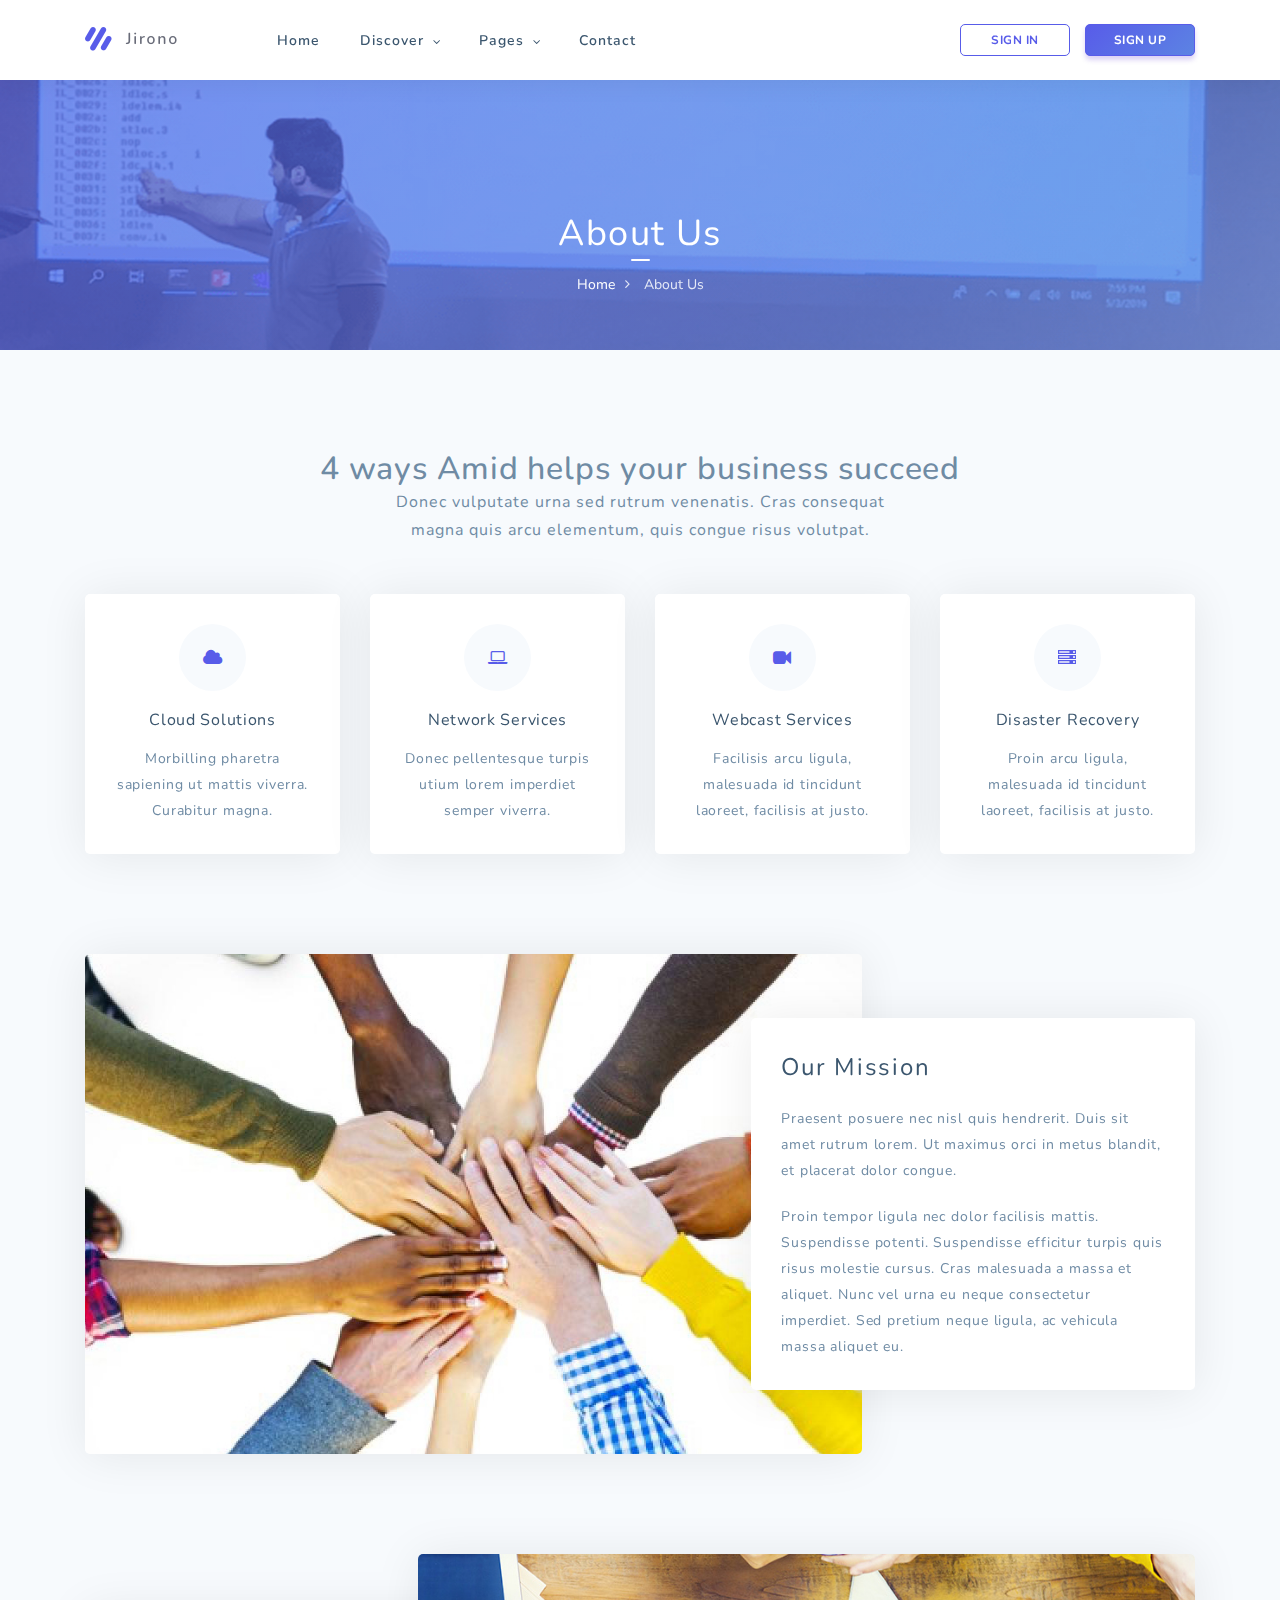
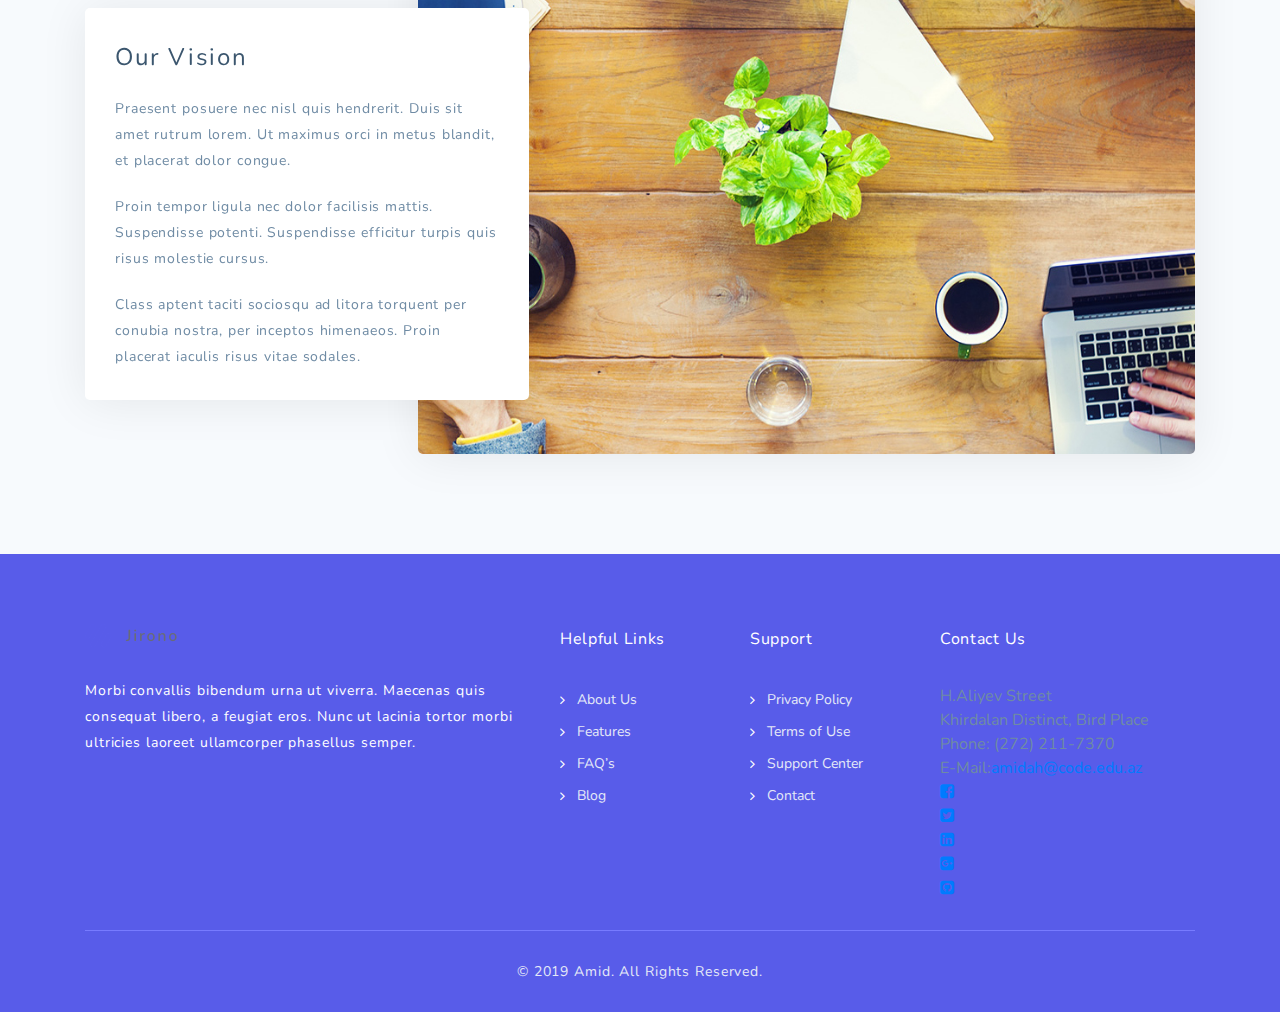
==== commit 26746d6c: "Ready all project" ====
--- a/about.html
+++ b/about.html
@@ -34,7 +34,7 @@
 					<nav class="main-nav">
 						<!-- #####  Logo  -->
 						<a href="index.html" class="logo">
-							<img src="assets/images/logo.png" alt="Amid"/>
+							<img src="files/images/logo.png" alt="Amid"/>
 						</a>
 						
 						<ul class="nav">
@@ -78,7 +78,7 @@
 
 	<section class="page">
 	
-		<div class="cover" data-image="assets/images/parallax-cover.jpg">
+		<div class="cover" data-image="files/images/parallax-cover.jpg">
 			<div class="page-top">
 				<div class="container">
 					<div class="row">
@@ -163,7 +163,7 @@
 					<div class="col-lg-12">
 						<div class="about">
 							<div class="about-image">
-								<img src="assets/images/about/2.jpg" alt="">
+								<img src="files/images/about/2.jpg" alt="">
 							</div>
 							<div class="about-text">
 								<h2>Our Mission</h2>
@@ -181,7 +181,7 @@
 					<div class="col-lg-12">
 						<div class="about left margin-bottom-30">
 							<div class="about-image">
-								<img src="assets/images/about/1.jpg" alt="">
+								<img src="files/images/about/1.jpg" alt="">
 							</div>
 							<div class="about-text">
 								<h2>Our Vision</h2>
@@ -203,7 +203,7 @@
 		<div class="container">
 			<div class="row">
 				<div class="col-lg-5 col-md-12 col-sm-12">
-					<img src="assets/images/logo-white.png" class="logo" alt="">
+					<img src="files/images/logo.png" class="logo" alt="">
 					<div class="text">Morbi convallis bibendum urna ut viverra. Maecenas quis consequat libero, a feugiat eros. Nunc ut lacinia tortor morbi ultricies laoreet ullamcorper phasellus semper.</div>
 				</div>
 				<div class="col-lg-2 col-md-4 col-sm-6 col-6">
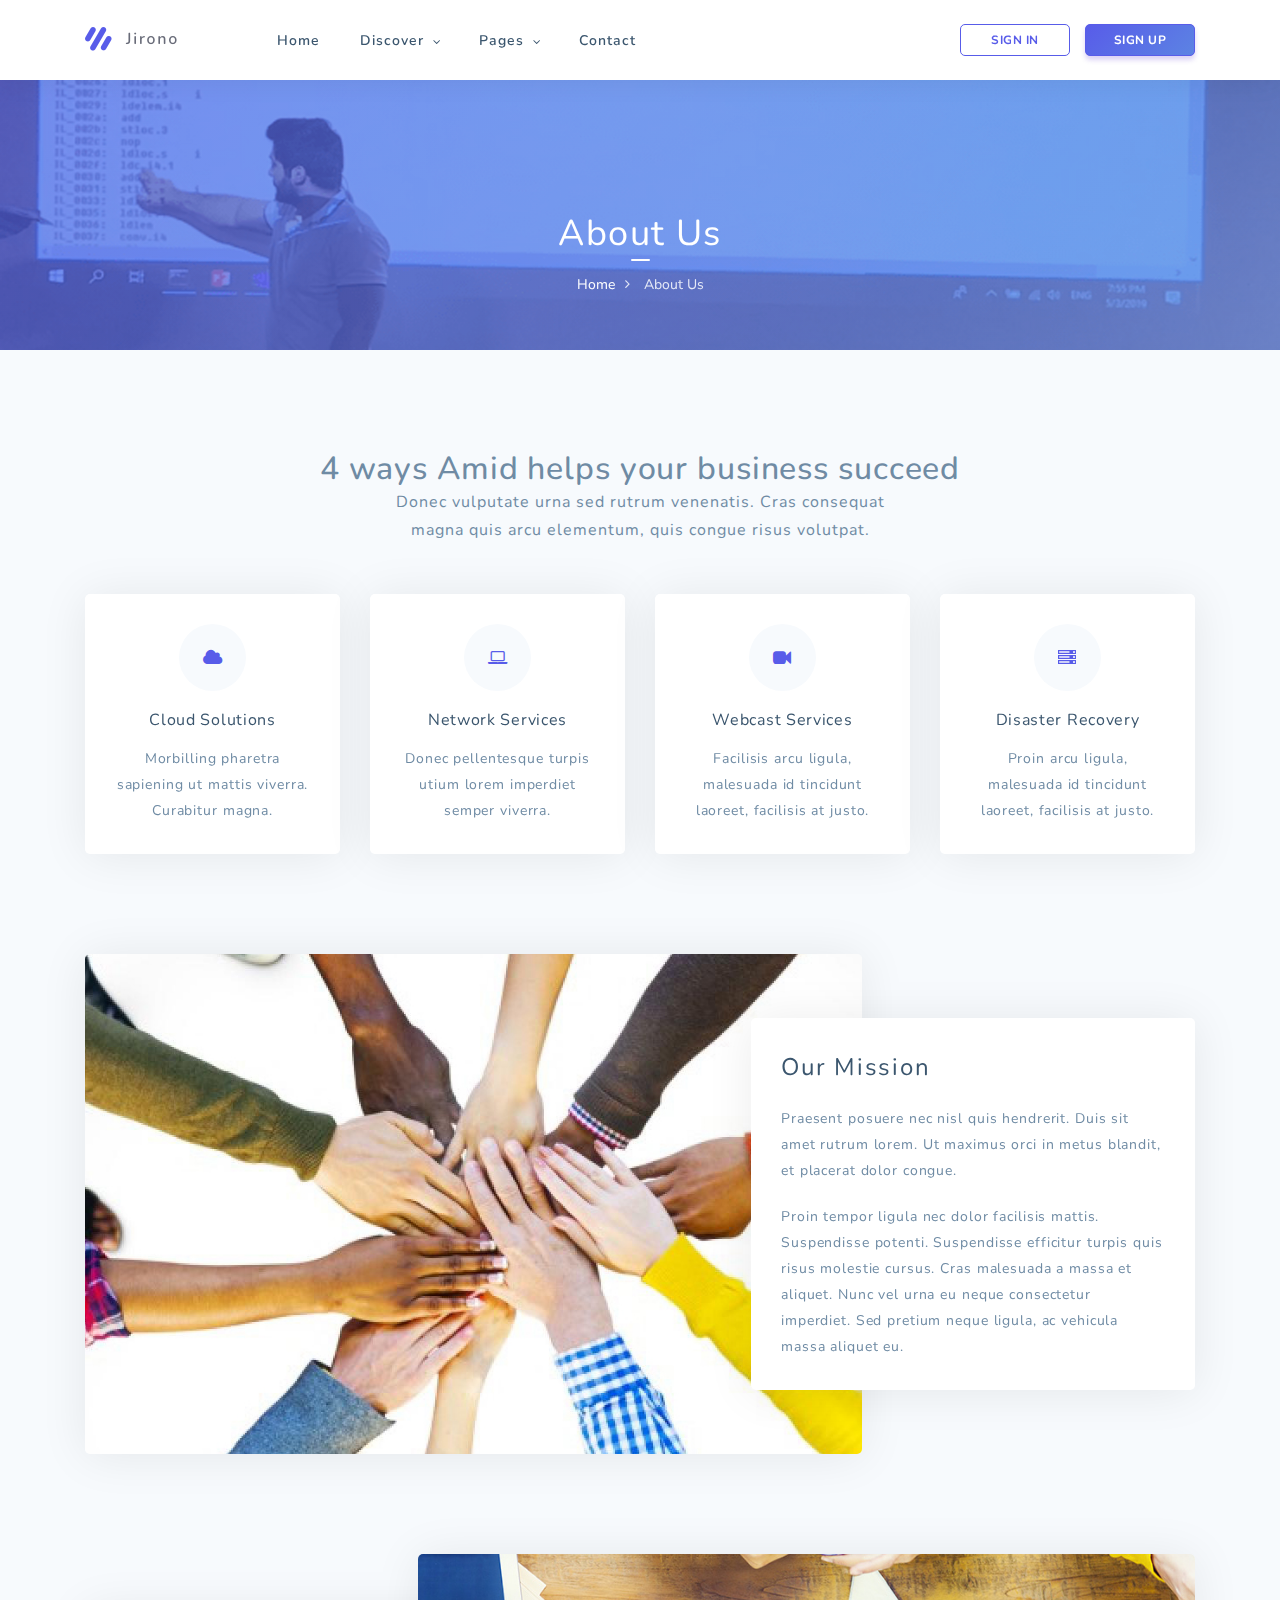
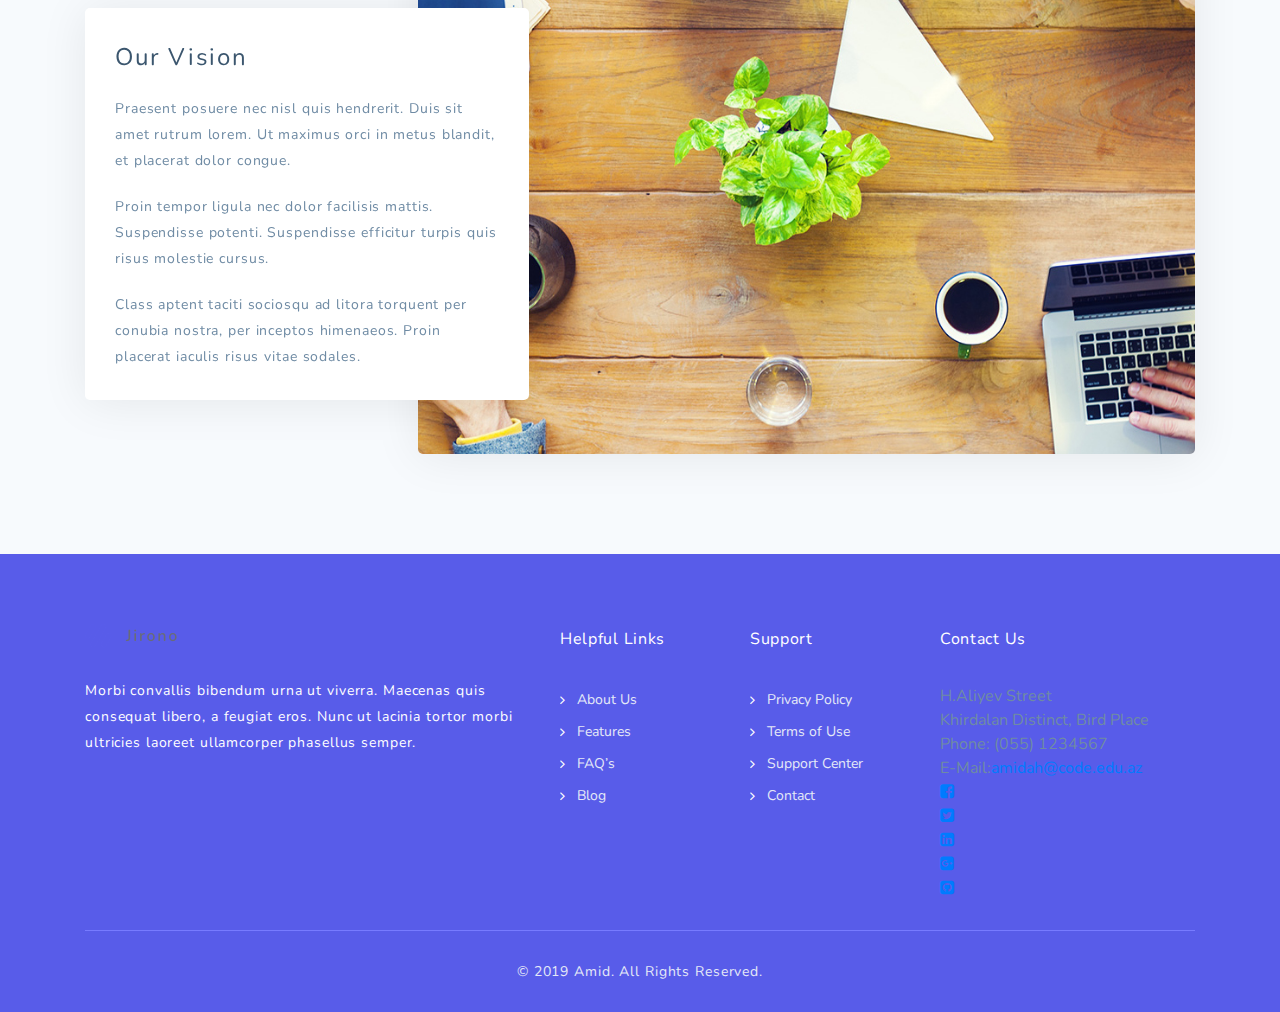
==== commit 989f272d: "Google maps added but is not working due to  domein authentication" ====
--- a/about.html
+++ b/about.html
@@ -228,7 +228,7 @@
 					<h5>Contact Us</h5>
 					<div class="address">
 						<p>H.Aliyev Street<br>Khirdalan Distinct, Bird Place</p>
-						<p>Phone: (272) 211-7370</p>
+						<p>Phone: (055) 1234567</p>
 						<p><span>E-Mail:</span><a href="#">amidah@code.edu.az</a></p>
 						<ul class="social">
 							<li><a href="#"><i class="fa fa-facebook-square"></i></a></li>
